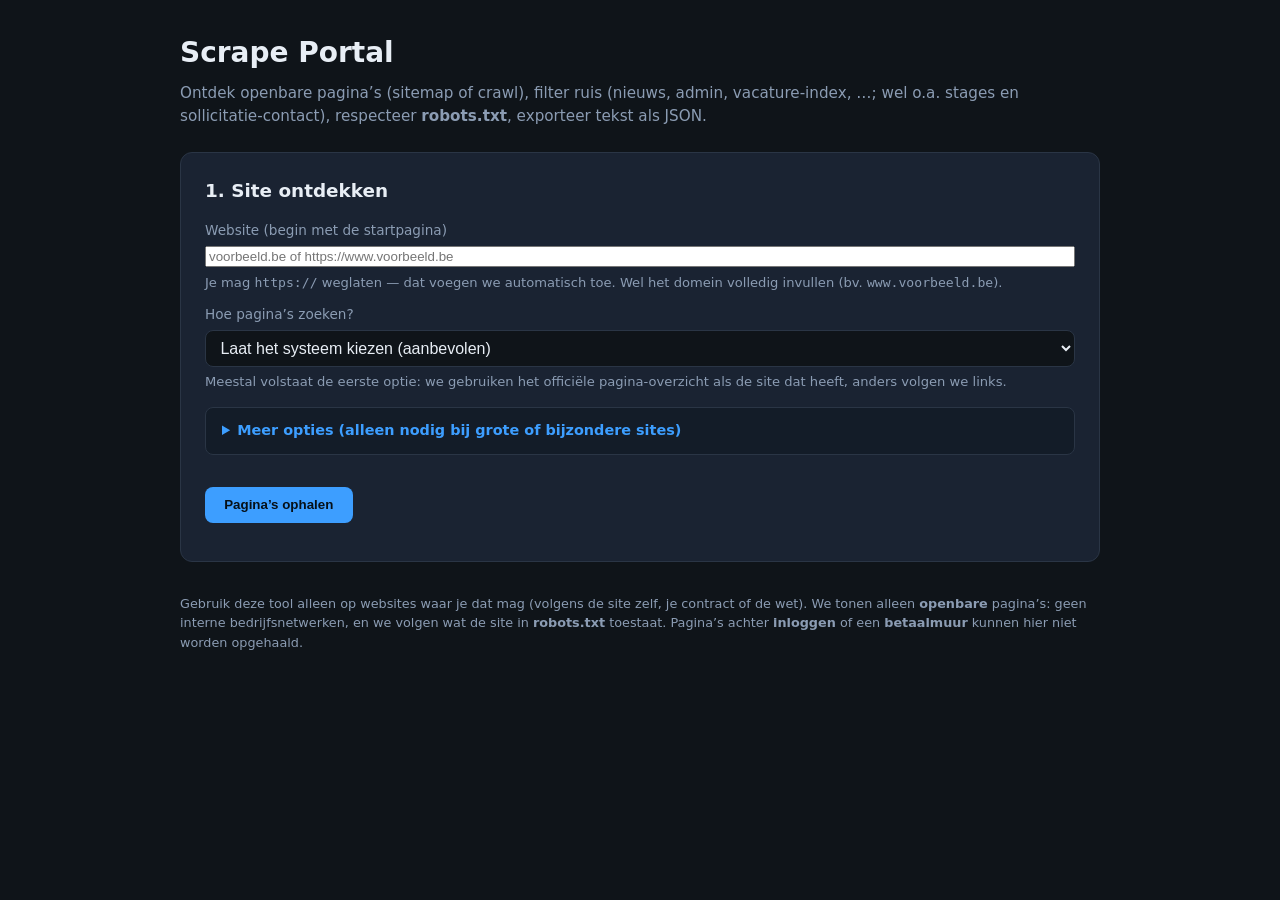
==== static/index.html @ e3bc05e9 "fix(ui): aggressively remove Google Translate top banner iframe (interval + observer)" ====
<!DOCTYPE html>
<html lang="nl">
<head>
  <meta charset="utf-8" />
  <meta name="viewport" content="width=device-width, initial-scale=1" />
  <title>Scrape Portal — klantgerichte pagina’s</title>
  <link rel="stylesheet" href="/static/style.css" />
</head>
<body>
  <div class="wrap">
    <header class="site-header">
      <div class="site-header__main">
        <h1>Scrape Portal</h1>
        <p class="lead">
          Ontdek openbare pagina’s (sitemap of crawl), filter ruis (nieuws, admin, vacature-index, …; wel o.a. stages en sollicitatie-contact), respecteer <strong>robots.txt</strong>, exporteer tekst als JSON.
        </p>
      </div>
      <div id="google_translate_element" class="translate-slot" aria-label="Taal / Language"></div>
    </header>

    <section class="card" id="step-discover">
      <h2>1. Site ontdekken</h2>
      <form id="form-discover" aria-busy="false">
        <label>
          Website (begin met de startpagina)
          <input
            type="text"
            name="url"
            inputmode="url"
            autocomplete="url"
            spellcheck="false"
            placeholder="voorbeeld.be of https://www.voorbeeld.be"
            required
            aria-describedby="hint-url"
          />
        </label>
        <p id="hint-url" class="hint">
          Je mag <code>https://</code> weglaten — dat voegen we automatisch toe. Wel het domein volledig invullen (bv. <code>www.voorbeeld.be</code>).
        </p>
        <label>
          Hoe pagina’s zoeken?
          <select name="mode" aria-describedby="hint-mode">
            <option value="auto">Laat het systeem kiezen (aanbevolen)</option>
            <option value="sitemap">Via het officiële overzicht van de site (sitemap)</option>
            <option value="crawl">Door op de site op links te klikken (als er geen overzicht is)</option>
          </select>
        </label>
        <p id="hint-mode" class="hint">
          Meestal volstaat de eerste optie: we gebruiken het officiële pagina-overzicht als de site dat heeft, anders volgen we links.
        </p>

        <details class="advanced">
          <summary>Meer opties (alleen nodig bij grote of bijzondere sites)</summary>
          <div class="row">
            <label>
              Hoe “diep” links volgen?
              <input type="number" name="crawl_depth" value="2" min="0" max="4" aria-describedby="hint-depth" />
            </label>
            <label>
              Maximaal aantal pagina’s in de lijst
              <input type="number" name="crawl_max_pages" value="400" min="10" max="5000" aria-describedby="hint-max" />
            </label>
          </div>
          <p id="hint-depth" class="hint">
            Alleen van belang als er <strong>geen</strong> officieel overzicht is en we links moeten volgen.
            <strong>0</strong> = alleen de startpagina.
            <strong>1</strong> = ook pagina’s die daar direct naartoe linken.
            <strong>2</strong> = nog één niveau verder (standaard). Hoger = trager, meer pagina’s.
          </p>
          <p id="hint-max" class="hint">
            We stoppen met verzamelen zodra dit aantal is bereikt, zodat het snel blijft. Verhoog alleen als je site heel veel openbare pagina’s heeft.
          </p>
        </details>

        <button type="submit" id="btn-discover">Pagina’s ophalen</button>
      </form>
      <p id="discover-status" class="status" aria-live="polite"></p>
    </section>

    <section class="card hidden" id="step-pick">
      <h2>2. Selecteer pagina’s</h2>
      <div class="toolbar">
        <button type="button" id="btn-sel-all">Selecteer beschikbare</button>
        <button type="button" id="btn-sel-none">Deselecteer alles</button>
        <span id="count-label"></span>
      </div>
      <p class="hint">
        <strong>Kiesbaar</strong> = past bij het padfilter, zelfde host, en <strong>robots.txt</strong> staat het toe.
        Meertalige sites: dezelfde inhoud (zelfde pad na /nl/ of /fr/, of zelfde object-ID in de bestandsnaam ) wordt tot <strong>één</strong> URL samengevoegd (voorkeur NL, dan EN).
        Export: tussen elke pagina een korte pauze (standaard 2s, zie <code>SCRAPE_PORTAL_DELAY</code>).
      </p>
      <div class="table-wrap">
        <table>
          <thead>
            <tr>
              <th></th>
              <th>URL</th>
              <th>Status</th>
            </tr>
          </thead>
          <tbody id="url-rows"></tbody>
        </table>
      </div>
      <input type="hidden" id="base-url" />
      <button type="button" id="btn-scrape" disabled>JSON downloaden</button>
      <pre id="scrape-log" class="scrape-log" hidden aria-live="polite"></pre>
      <p id="scrape-status" class="status" aria-live="polite"></p>
    </section>

    <footer>
      <p>
        Gebruik deze tool alleen op websites waar je dat mag (volgens de site zelf, je contract of de wet).
        We tonen alleen <strong>openbare</strong> pagina’s: geen interne bedrijfsnetwerken, en we volgen wat de site in
        <strong>robots.txt</strong> toestaat. Pagina’s achter <strong>inloggen</strong> of een <strong>betaalmuur</strong> kunnen hier niet worden opgehaald.
      </p>
    </footer>
  </div>
  <!--
    Source UI = Dutch (pageLanguage nl). Auto: googtrans=/nl/<target> + one reload.
    en-PH → tl (Philippines English UI often wants Filipino). Widget hl = browser (Tagalog UI in PH).
    includedLanguages omitted = all languages in Google’s list.
  -->
  <script>
    (function () {
      if (document.getElementById("sp-hide-gt-banner")) return;
      var st = document.createElement("style");
      st.id = "sp-hide-gt-banner";
      st.textContent =
        "iframe.goog-te-banner-frame,iframe[name='goog-te-banner-frame'],.goog-te-banner-frame" +
        "{display:none!important;height:0!important;max-height:0!important;width:0!important;" +
        "border:0!important;visibility:hidden!important;opacity:0!important;pointer-events:none!important;" +
        "position:absolute!important;left:-9999px!important;clip:rect(0,0,0,0)!important;}";
      document.head.appendChild(st);
    })();

    function isPhilippinesTimeZone() {
      try {
        var tz = Intl.DateTimeFormat().resolvedOptions().timeZone || "";
        return tz === "Asia/Manila";
      } catch (e) {
        return false;
      }
    }

    function googleTranslateWidgetHl() {
      var raw = (navigator.language || "en").toLowerCase();
      if (raw === "fil" || raw.startsWith("fil")) return "tl";
      if (raw.startsWith("tl")) return "tl";
      if (raw === "en-ph" || raw.startsWith("en-ph")) return "tl";
      if (isPhilippinesTimeZone() && raw.startsWith("en")) return "tl";
      var p = raw.split("-")[0];
      if (p === "tl") return "tl";
      if (p.length <= 3 && /^[a-z]+$/.test(p)) return p;
      return "en";
    }

    function googleTranslateTargetFromBrowser() {
      var raw =
        ((navigator.languages && navigator.languages[0]) || navigator.language || "").toLowerCase();
      if (!raw) return null;
      if (raw === "nl" || raw.startsWith("nl-")) return null;
      if (raw === "fil" || raw.startsWith("fil")) return "tl";
      if (raw === "tl" || raw.startsWith("tl-")) return "tl";
      if (raw === "en-ph" || raw.startsWith("en-ph")) return "tl";
      if (isPhilippinesTimeZone() && raw.startsWith("en")) return "tl";
      var p = raw.split("-")[0];
      if (p === "en") return "en";
      if (p === "fr") return "fr";
      if (p === "de") return "de";
      if (p === "it") return "it";
      if (p === "es") return "es";
      if (p === "pt") return "pt";
      if (p === "pl") return "pl";
      if (p === "sv") return "sv";
      if (p === "da") return "da";
      if (p === "no" || p === "nb" || p === "nn") return "no";
      if (p === "fi") return "fi";
      if (p === "cs") return "cs";
      if (p === "hu") return "hu";
      if (p === "ro") return "ro";
      if (p === "bg") return "bg";
      if (p === "el") return "el";
      if (p === "tr") return "tr";
      if (p === "ar") return "ar";
      if (p === "hi") return "hi";
      if (p === "ja") return "ja";
      if (p === "ko") return "ko";
      if (p === "vi") return "vi";
      if (p === "th") return "th";
      if (p === "id") return "id";
      if (p === "ms") return "ms";
      if (p === "ru") return "ru";
      if (p === "uk") return "uk";
      if (p === "zh") return raw.indexOf("tw") !== -1 || raw.indexOf("hk") !== -1 ? "zh-TW" : "zh-CN";
      if (p.length === 2 && /^[a-z]{2}$/.test(p)) return p;
      return null;
    }

    (function () {
      var PAGE_LANG = "nl";
      var STORAGE_KEY = "spTranslateAutoDone";
      if (sessionStorage.getItem(STORAGE_KEY)) return;

      var target = googleTranslateTargetFromBrowser();
      if (!target) {
        sessionStorage.setItem(STORAGE_KEY, "1");
        return;
      }

      var m = document.cookie.match(/(?:^|; )googtrans=([^;]+)/);
      if (m && decodeURIComponent(m[1]).indexOf("/" + PAGE_LANG + "/" + target) !== -1) {
        sessionStorage.setItem(STORAGE_KEY, "1");
        return;
      }

      if (sessionStorage.getItem("spTranslateReloadOnce")) {
        sessionStorage.removeItem("spTranslateReloadOnce");
        sessionStorage.setItem(STORAGE_KEY, "1");
        return;
      }

      sessionStorage.setItem("spTranslateReloadOnce", "1");
      document.cookie =
        "googtrans=/" +
        PAGE_LANG +
        "/" +
        target +
        "; path=/; SameSite=Lax; max-age=" +
        60 * 60 * 24 * 365;
      location.reload();
    })();

    /** Strip Google’s full-width white top bar (iframe / wrapper). Keep #google_translate_element dropdown only. */
    function injectHideGoogleBannerCss() {
      if (document.getElementById("sp-hide-gt-banner")) return;
      var st = document.createElement("style");
      st.id = "sp-hide-gt-banner";
      st.textContent =
        "iframe.goog-te-banner-frame,iframe[name='goog-te-banner-frame'],.goog-te-banner-frame" +
        "{display:none!important;height:0!important;max-height:0!important;width:0!important;" +
        "border:0!important;visibility:hidden!important;opacity:0!important;pointer-events:none!important;" +
        "position:absolute!important;left:-9999px!important;clip:rect(0,0,0,0)!important;}";
      document.head.appendChild(st);
    }

    function removeGoogleTranslateTopBanner() {
      injectHideGoogleBannerCss();
      var slot = document.getElementById("google_translate_element");
      function inSlot(node) {
        return slot && node && (node === slot || slot.contains(node));
      }
      try {
        document.querySelectorAll("iframe").forEach(function (el) {
          if (inSlot(el)) return;
          var src = (el.getAttribute("src") || "").toLowerCase();
          var cls = (el.className || "").toString().toLowerCase();
          if (
            cls.indexOf("goog-te-banner") !== -1 ||
            (src.indexOf("translate.google") !== -1 && src.indexOf("banner") !== -1) ||
            (src.indexOf("translate.googleapis") !== -1 && src.indexOf("banner") !== -1)
          ) {
            el.remove();
          }
        });
        document.querySelectorAll(".goog-te-banner-frame, .skiptranslate.goog-te-banner-frame").forEach(function (el) {
          if (!inSlot(el)) el.remove();
        });
        document.body.style.setProperty("top", "0", "important");
        document.body.style.setProperty("margin-top", "0", "important");
        document.body.style.setProperty("padding-top", "0", "important");
        document.documentElement.style.setProperty("margin-top", "0", "important");
      } catch (e) {}
    }

    function startGoogleTranslateBannerKiller() {
      var n = 0;
      var iv = setInterval(function () {
        removeGoogleTranslateTopBanner();
        if (++n >= 400) clearInterval(iv);
      }, 50);
      try {
        var t;
        var mo = new MutationObserver(function () {
          clearTimeout(t);
          t = setTimeout(removeGoogleTranslateTopBanner, 0);
        });
        mo.observe(document.documentElement, { childList: true, subtree: true });
      } catch (e) {}
    }

    function googleTranslateElementInit() {
      if (typeof google === "undefined" || !google.translate) return;
      injectHideGoogleBannerCss();
      new google.translate.TranslateElement(
        {
          pageLanguage: "nl",
          layout: google.translate.TranslateElement.InlineLayout.SIMPLE,
          autoDisplay: false,
        },
        "google_translate_element"
      );
      removeGoogleTranslateTopBanner();
      startGoogleTranslateBannerKiller();
    }

    (function loadGt() {
      var s = document.createElement("script");
      s.async = true;
      s.src =
        "https://translate.google.com/translate_a/element.js?cb=googleTranslateElementInit&hl=" +
        encodeURIComponent(googleTranslateWidgetHl());
      document.head.appendChild(s);
    })();
  </script>
  <script src="/static/app.js"></script>
</body>
</html>
---- static/style.css ----
:root {
  --bg: #0f1419;
  --card: #1a2332;
  --text: #e8eef5;
  --muted: #8b9cb3;
  --accent: #3d9eff;
  --ok: #3ecf8e;
  --bad: #f07178;
  --border: #2a3545;
  font-family: "Segoe UI", system-ui, sans-serif;
}

* {
  box-sizing: border-box;
}

body {
  margin: 0;
  top: 0 !important;
  margin-top: 0 !important;
  padding-top: 0 !important;
  background: var(--bg);
  color: var(--text);
  line-height: 1.5;
  min-height: 100vh;
}

.wrap {
  max-width: 960px;
  margin: 0 auto;
  padding: 2rem 1.25rem 4rem;
}

.site-header {
  display: flex;
  flex-wrap: wrap;
  align-items: flex-start;
  justify-content: space-between;
  gap: 1rem 1.5rem;
}

.site-header__main {
  flex: 1 1 16rem;
  min-width: 0;
}

.translate-slot {
  flex: 0 0 auto;
  font-size: 0.85rem;
}

.translate-slot select {
  background: var(--card);
  color: var(--text);
  border: 1px solid var(--border);
  border-radius: 8px;
  padding: 0.35rem 0.6rem;
  max-width: 100%;
}

/* Google Translate top banner (iframe) — backup if JS removal misses a frame */
iframe.goog-te-banner-frame,
.goog-te-banner-frame {
  display: none !important;
  height: 0 !important;
  max-height: 0 !important;
  overflow: hidden !important;
  border: 0 !important;
  clip: rect(0, 0, 0, 0) !important;
  position: absolute !important;
  width: 1px !important;
}

.goog-te-balloon-frame,
#goog-gt-tt {
  display: none !important;
}

.goog-text-highlight {
  background: transparent !important;
  box-shadow: none !important;
  border: none !important;
}

header h1 {
  font-weight: 700;
  font-size: 1.75rem;
  margin: 0 0 0.5rem;
}

.lead {
  color: var(--muted);
  margin: 0;
  font-size: 0.95rem;
}

.hint {
  font-size: 0.82rem;
  color: var(--muted);
  margin: 0.35rem 0 0.75rem;
  line-height: 1.45;
}

.advanced {
  margin: 1rem 0;
  padding: 0.75rem 1rem;
  background: #131c28;
  border: 1px solid var(--border);
  border-radius: 8px;
}

.advanced summary {
  cursor: pointer;
  font-size: 0.9rem;
  color: var(--accent);
  font-weight: 600;
}

.advanced[open] summary {
  margin-bottom: 0.75rem;
}

.advanced .row {
  margin-top: 0.5rem;
}

.card {
  background: var(--card);
  border: 1px solid var(--border);
  border-radius: 12px;
  padding: 1.5rem;
  margin-top: 1.5rem;
}

.card h2 {
  margin: 0 0 1rem;
  font-size: 1.15rem;
}

.hidden {
  display: none;
}

label {
  display: flex;
  flex-direction: column;
  gap: 0.35rem;
  font-size: 0.85rem;
  color: var(--muted);
}

input[type="url"],
input[type="number"],
select {
  background: var(--bg);
  border: 1px solid var(--border);
  color: var(--text);
  padding: 0.5rem 0.65rem;
  border-radius: 8px;
  font-size: 1rem;
}

.row {
  display: grid;
  grid-template-columns: repeat(auto-fit, minmax(160px, 1fr));
  gap: 1rem;
  margin-top: 1rem;
}

button {
  background: var(--accent);
  color: #061018;
  border: none;
  padding: 0.65rem 1.2rem;
  border-radius: 8px;
  font-weight: 600;
  cursor: pointer;
  margin-top: 1rem;
}

button:hover:not(:disabled) {
  filter: brightness(1.08);
}

button:disabled {
  opacity: 0.45;
  cursor: not-allowed;
}

.toolbar {
  display: flex;
  flex-wrap: wrap;
  align-items: center;
  gap: 0.75rem;
  margin-bottom: 0.75rem;
}

.toolbar button {
  margin-top: 0;
  background: var(--border);
  color: var(--text);
  font-size: 0.85rem;
  padding: 0.4rem 0.75rem;
}

#btn-scrape {
  margin-top: 1rem;
}

.table-wrap {
  overflow: auto;
  max-height: 420px;
  border: 1px solid var(--border);
  border-radius: 8px;
}

table {
  width: 100%;
  border-collapse: collapse;
  font-size: 0.8rem;
}

th,
td {
  text-align: left;
  padding: 0.5rem 0.65rem;
  border-bottom: 1px solid var(--border);
  vertical-align: top;
}

th {
  background: #131c28;
  position: sticky;
  top: 0;
}

tr:hover td {
  background: #1e2838;
}

td.url-cell {
  word-break: break-all;
}

td.reason {
  color: var(--muted);
  white-space: nowrap;
}

td.reason.bad {
  color: var(--bad);
}

td.reason.ok {
  color: var(--ok);
}

.status {
  margin-top: 0.75rem;
  font-size: 0.9rem;
  color: var(--muted);
}

.status.error {
  color: var(--bad);
}

.status.status-loading {
  display: flex;
  align-items: flex-start;
  gap: 0.75rem;
  color: var(--text);
}

.status.status-loading strong {
  color: var(--accent);
  font-variant-numeric: tabular-nums;
}

.scrape-log {
  display: block;
  margin-top: 0.75rem;
  padding: 0.75rem 0.85rem;
  max-height: 300px;
  overflow: auto;
  background: #0d1117;
  border: 1px solid var(--border);
  border-radius: 8px;
  font-family: ui-monospace, "Cascadia Code", "Consolas", monospace;
  font-size: 0.72rem;
  line-height: 1.4;
  white-space: pre-wrap;
  word-break: break-all;
  color: #b8c5d3;
}

.scrape-log .ok {
  color: var(--ok);
}

.scrape-log .fail {
  color: var(--bad);
}

.scrape-log > div {
  margin-bottom: 0.1rem;
}

.spinner {
  width: 1.25rem;
  height: 1.25rem;
  border: 2.5px solid var(--border);
  border-top-color: var(--accent);
  border-radius: 50%;
  animation: spin 0.85s linear infinite;
  flex-shrink: 0;
  margin-top: 0.12rem;
}

@keyframes spin {
  to {
    transform: rotate(360deg);
  }
}

footer {
  margin-top: 2rem;
  font-size: 0.8rem;
  color: var(--muted);
}

input[type="checkbox"]:disabled {
  cursor: not-allowed;
}
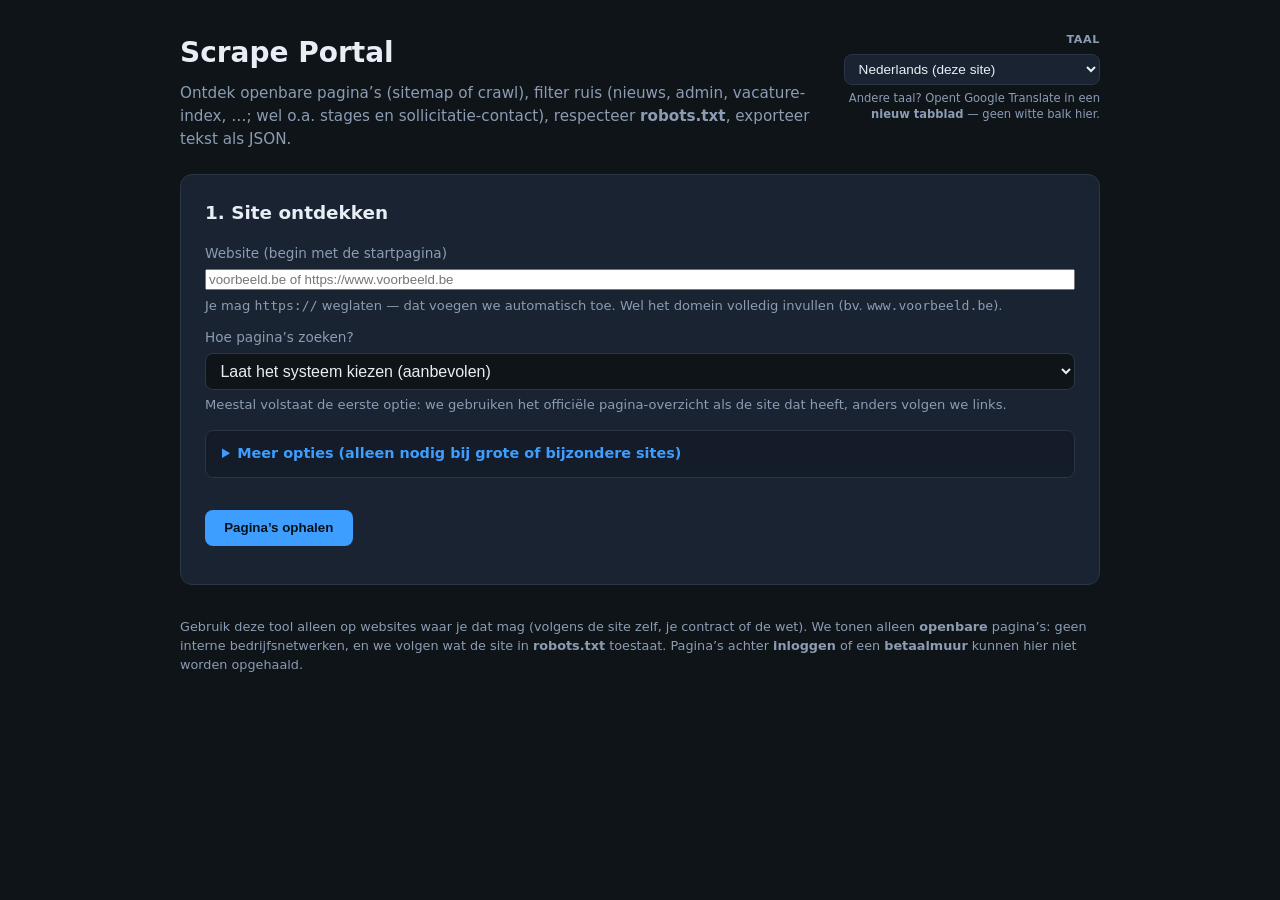
==== commit d3378976: "fix(ui): remove Google Translate widget; new-tab translation + no browser bar" ====
--- a/static/index.html
+++ b/static/index.html
@@ -1,8 +1,9 @@
 <!DOCTYPE html>
-<html lang="nl">
+<html lang="nl" translate="no">
 <head>
   <meta charset="utf-8" />
   <meta name="viewport" content="width=device-width, initial-scale=1" />
+  <meta name="google" content="notranslate" />
   <title>Scrape Portal — klantgerichte pagina’s</title>
   <link rel="stylesheet" href="/static/style.css" />
 </head>
@@ -15,7 +16,45 @@
           Ontdek openbare pagina’s (sitemap of crawl), filter ruis (nieuws, admin, vacature-index, …; wel o.a. stages en sollicitatie-contact), respecteer <strong>robots.txt</strong>, exporteer tekst als JSON.
         </p>
       </div>
-      <div id="google_translate_element" class="translate-slot" aria-label="Taal / Language"></div>
+      <div class="translate-block">
+        <label for="lang-external" class="translate-label">Taal</label>
+        <select id="lang-external" class="translate-slot" autocomplete="off" aria-describedby="lang-external-hint">
+          <option value="">Nederlands (deze site)</option>
+          <option value="en">English</option>
+          <option value="fr">Français</option>
+          <option value="de">Deutsch</option>
+          <option value="es">Español</option>
+          <option value="it">Italiano</option>
+          <option value="pt">Português</option>
+          <option value="pl">Polski</option>
+          <option value="tl">Filipino / Tagalog</option>
+          <option value="sv">Svenska</option>
+          <option value="da">Dansk</option>
+          <option value="no">Norsk</option>
+          <option value="fi">Suomi</option>
+          <option value="cs">Čeština</option>
+          <option value="hu">Magyar</option>
+          <option value="ro">Română</option>
+          <option value="bg">Български</option>
+          <option value="el">Ελληνικά</option>
+          <option value="tr">Türkçe</option>
+          <option value="ar">العربية</option>
+          <option value="hi">हिन्दी</option>
+          <option value="ja">日本語</option>
+          <option value="ko">한국어</option>
+          <option value="zh-CN">中文 (简体)</option>
+          <option value="zh-TW">中文 (繁體)</option>
+          <option value="vi">Tiếng Việt</option>
+          <option value="th">ไทย</option>
+          <option value="id">Bahasa Indonesia</option>
+          <option value="ms">Bahasa Melayu</option>
+          <option value="ru">Русский</option>
+          <option value="uk">Українська</option>
+        </select>
+        <p id="lang-external-hint" class="translate-hint">
+          Andere taal? Opent Google Translate in een <strong>nieuw tabblad</strong> — geen witte balk hier.
+        </p>
+      </div>
     </header>
 
     <section class="card" id="step-discover">
@@ -116,200 +155,28 @@
     </footer>
   </div>
   <!--
-    Source UI = Dutch (pageLanguage nl). Auto: googtrans=/nl/<target> + one reload.
-    en-PH → tl (Philippines English UI often wants Filipino). Widget hl = browser (Tagalog UI in PH).
-    includedLanguages omitted = all languages in Google’s list.
+    Geen Google translate_a/element.js meer: die injecteert de witte topbalk.
+    Brave/Chrome: translate="no" + meta notranslate voorkomt de browser-eigen vertaalbalk op deze pagina.
+    Taal: link naar translate.google.com in een nieuw tabblad (geen UI op deze site).
   -->
   <script>
     (function () {
-      if (document.getElementById("sp-hide-gt-banner")) return;
-      var st = document.createElement("style");
-      st.id = "sp-hide-gt-banner";
-      st.textContent =
-        "iframe.goog-te-banner-frame,iframe[name='goog-te-banner-frame'],.goog-te-banner-frame" +
-        "{display:none!important;height:0!important;max-height:0!important;width:0!important;" +
-        "border:0!important;visibility:hidden!important;opacity:0!important;pointer-events:none!important;" +
-        "position:absolute!important;left:-9999px!important;clip:rect(0,0,0,0)!important;}";
-      document.head.appendChild(st);
-    })();
-
-    function isPhilippinesTimeZone() {
       try {
-        var tz = Intl.DateTimeFormat().resolvedOptions().timeZone || "";
-        return tz === "Asia/Manila";
-      } catch (e) {
-        return false;
-      }
-    }
-
-    function googleTranslateWidgetHl() {
-      var raw = (navigator.language || "en").toLowerCase();
-      if (raw === "fil" || raw.startsWith("fil")) return "tl";
-      if (raw.startsWith("tl")) return "tl";
-      if (raw === "en-ph" || raw.startsWith("en-ph")) return "tl";
-      if (isPhilippinesTimeZone() && raw.startsWith("en")) return "tl";
-      var p = raw.split("-")[0];
-      if (p === "tl") return "tl";
-      if (p.length <= 3 && /^[a-z]+$/.test(p)) return p;
-      return "en";
-    }
-
-    function googleTranslateTargetFromBrowser() {
-      var raw =
-        ((navigator.languages && navigator.languages[0]) || navigator.language || "").toLowerCase();
-      if (!raw) return null;
-      if (raw === "nl" || raw.startsWith("nl-")) return null;
-      if (raw === "fil" || raw.startsWith("fil")) return "tl";
-      if (raw === "tl" || raw.startsWith("tl-")) return "tl";
-      if (raw === "en-ph" || raw.startsWith("en-ph")) return "tl";
-      if (isPhilippinesTimeZone() && raw.startsWith("en")) return "tl";
-      var p = raw.split("-")[0];
-      if (p === "en") return "en";
-      if (p === "fr") return "fr";
-      if (p === "de") return "de";
-      if (p === "it") return "it";
-      if (p === "es") return "es";
-      if (p === "pt") return "pt";
-      if (p === "pl") return "pl";
-      if (p === "sv") return "sv";
-      if (p === "da") return "da";
-      if (p === "no" || p === "nb" || p === "nn") return "no";
-      if (p === "fi") return "fi";
-      if (p === "cs") return "cs";
-      if (p === "hu") return "hu";
-      if (p === "ro") return "ro";
-      if (p === "bg") return "bg";
-      if (p === "el") return "el";
-      if (p === "tr") return "tr";
-      if (p === "ar") return "ar";
-      if (p === "hi") return "hi";
-      if (p === "ja") return "ja";
-      if (p === "ko") return "ko";
-      if (p === "vi") return "vi";
-      if (p === "th") return "th";
-      if (p === "id") return "id";
-      if (p === "ms") return "ms";
-      if (p === "ru") return "ru";
-      if (p === "uk") return "uk";
-      if (p === "zh") return raw.indexOf("tw") !== -1 || raw.indexOf("hk") !== -1 ? "zh-TW" : "zh-CN";
-      if (p.length === 2 && /^[a-z]{2}$/.test(p)) return p;
-      return null;
-    }
-
-    (function () {
-      var PAGE_LANG = "nl";
-      var STORAGE_KEY = "spTranslateAutoDone";
-      if (sessionStorage.getItem(STORAGE_KEY)) return;
-
-      var target = googleTranslateTargetFromBrowser();
-      if (!target) {
-        sessionStorage.setItem(STORAGE_KEY, "1");
-        return;
-      }
-
-      var m = document.cookie.match(/(?:^|; )googtrans=([^;]+)/);
-      if (m && decodeURIComponent(m[1]).indexOf("/" + PAGE_LANG + "/" + target) !== -1) {
-        sessionStorage.setItem(STORAGE_KEY, "1");
-        return;
-      }
-
-      if (sessionStorage.getItem("spTranslateReloadOnce")) {
-        sessionStorage.removeItem("spTranslateReloadOnce");
-        sessionStorage.setItem(STORAGE_KEY, "1");
-        return;
-      }
-
-      sessionStorage.setItem("spTranslateReloadOnce", "1");
-      document.cookie =
-        "googtrans=/" +
-        PAGE_LANG +
-        "/" +
-        target +
-        "; path=/; SameSite=Lax; max-age=" +
-        60 * 60 * 24 * 365;
-      location.reload();
-    })();
-
-    /** Strip Google’s full-width white top bar (iframe / wrapper). Keep #google_translate_element dropdown only. */
-    function injectHideGoogleBannerCss() {
-      if (document.getElementById("sp-hide-gt-banner")) return;
-      var st = document.createElement("style");
-      st.id = "sp-hide-gt-banner";
-      st.textContent =
-        "iframe.goog-te-banner-frame,iframe[name='goog-te-banner-frame'],.goog-te-banner-frame" +
-        "{display:none!important;height:0!important;max-height:0!important;width:0!important;" +
-        "border:0!important;visibility:hidden!important;opacity:0!important;pointer-events:none!important;" +
-        "position:absolute!important;left:-9999px!important;clip:rect(0,0,0,0)!important;}";
-      document.head.appendChild(st);
-    }
-
-    function removeGoogleTranslateTopBanner() {
-      injectHideGoogleBannerCss();
-      var slot = document.getElementById("google_translate_element");
-      function inSlot(node) {
-        return slot && node && (node === slot || slot.contains(node));
-      }
-      try {
-        document.querySelectorAll("iframe").forEach(function (el) {
-          if (inSlot(el)) return;
-          var src = (el.getAttribute("src") || "").toLowerCase();
-          var cls = (el.className || "").toString().toLowerCase();
-          if (
-            cls.indexOf("goog-te-banner") !== -1 ||
-            (src.indexOf("translate.google") !== -1 && src.indexOf("banner") !== -1) ||
-            (src.indexOf("translate.googleapis") !== -1 && src.indexOf("banner") !== -1)
-          ) {
-            el.remove();
-          }
-        });
-        document.querySelectorAll(".goog-te-banner-frame, .skiptranslate.goog-te-banner-frame").forEach(function (el) {
-          if (!inSlot(el)) el.remove();
-        });
-        document.body.style.setProperty("top", "0", "important");
-        document.body.style.setProperty("margin-top", "0", "important");
-        document.body.style.setProperty("padding-top", "0", "important");
-        document.documentElement.style.setProperty("margin-top", "0", "important");
+        document.cookie = "googtrans=; path=/; max-age=0";
       } catch (e) {}
-    }
-
-    function startGoogleTranslateBannerKiller() {
-      var n = 0;
-      var iv = setInterval(function () {
-        removeGoogleTranslateTopBanner();
-        if (++n >= 400) clearInterval(iv);
-      }, 50);
-      try {
-        var t;
-        var mo = new MutationObserver(function () {
-          clearTimeout(t);
-          t = setTimeout(removeGoogleTranslateTopBanner, 0);
-        });
-        mo.observe(document.documentElement, { childList: true, subtree: true });
-      } catch (e) {}
-    }
-
-    function googleTranslateElementInit() {
-      if (typeof google === "undefined" || !google.translate) return;
-      injectHideGoogleBannerCss();
-      new google.translate.TranslateElement(
-        {
-          pageLanguage: "nl",
-          layout: google.translate.TranslateElement.InlineLayout.SIMPLE,
-          autoDisplay: false,
-        },
-        "google_translate_element"
-      );
-      removeGoogleTranslateTopBanner();
-      startGoogleTranslateBannerKiller();
-    }
-
-    (function loadGt() {
-      var s = document.createElement("script");
-      s.async = true;
-      s.src =
-        "https://translate.google.com/translate_a/element.js?cb=googleTranslateElementInit&hl=" +
-        encodeURIComponent(googleTranslateWidgetHl());
-      document.head.appendChild(s);
+      var sel = document.getElementById("lang-external");
+      if (!sel) return;
+      sel.addEventListener("change", function () {
+        var v = sel.value;
+        if (!v) return;
+        var u = encodeURIComponent(window.location.href);
+        window.open(
+          "https://translate.google.com/translate?sl=nl&tl=" + encodeURIComponent(v) + "&u=" + u,
+          "_blank",
+          "noopener,noreferrer"
+        );
+        sel.value = "";
+      });
     })();
   </script>
   <script src="/static/app.js"></script>
--- a/static/style.css
+++ b/static/style.css
@@ -44,42 +44,39 @@
   min-width: 0;
 }
 
+.translate-block {
+  flex: 0 0 auto;
+  max-width: min(18rem, 100%);
+  text-align: right;
+}
+
+.translate-label {
+  display: block;
+  font-size: 0.7rem;
+  font-weight: 600;
+  color: var(--muted);
+  letter-spacing: 0.05em;
+  text-transform: uppercase;
+  margin-bottom: 0.35rem;
+}
+
 .translate-slot {
-  flex: 0 0 auto;
+  width: 100%;
   font-size: 0.85rem;
-}
-
-.translate-slot select {
   background: var(--card);
   color: var(--text);
   border: 1px solid var(--border);
   border-radius: 8px;
   padding: 0.35rem 0.6rem;
-  max-width: 100%;
-}
-
-/* Google Translate top banner (iframe) — backup if JS removal misses a frame */
-iframe.goog-te-banner-frame,
-.goog-te-banner-frame {
-  display: none !important;
-  height: 0 !important;
-  max-height: 0 !important;
-  overflow: hidden !important;
-  border: 0 !important;
-  clip: rect(0, 0, 0, 0) !important;
-  position: absolute !important;
-  width: 1px !important;
-}
-
-.goog-te-balloon-frame,
-#goog-gt-tt {
-  display: none !important;
-}
-
-.goog-text-highlight {
-  background: transparent !important;
-  box-shadow: none !important;
-  border: none !important;
+}
+
+.translate-hint {
+  font-size: 0.72rem;
+  color: var(--muted);
+  margin: 0.4rem 0 0;
+  line-height: 1.35;
+  max-width: 16rem;
+  margin-left: auto;
 }
 
 header h1 {
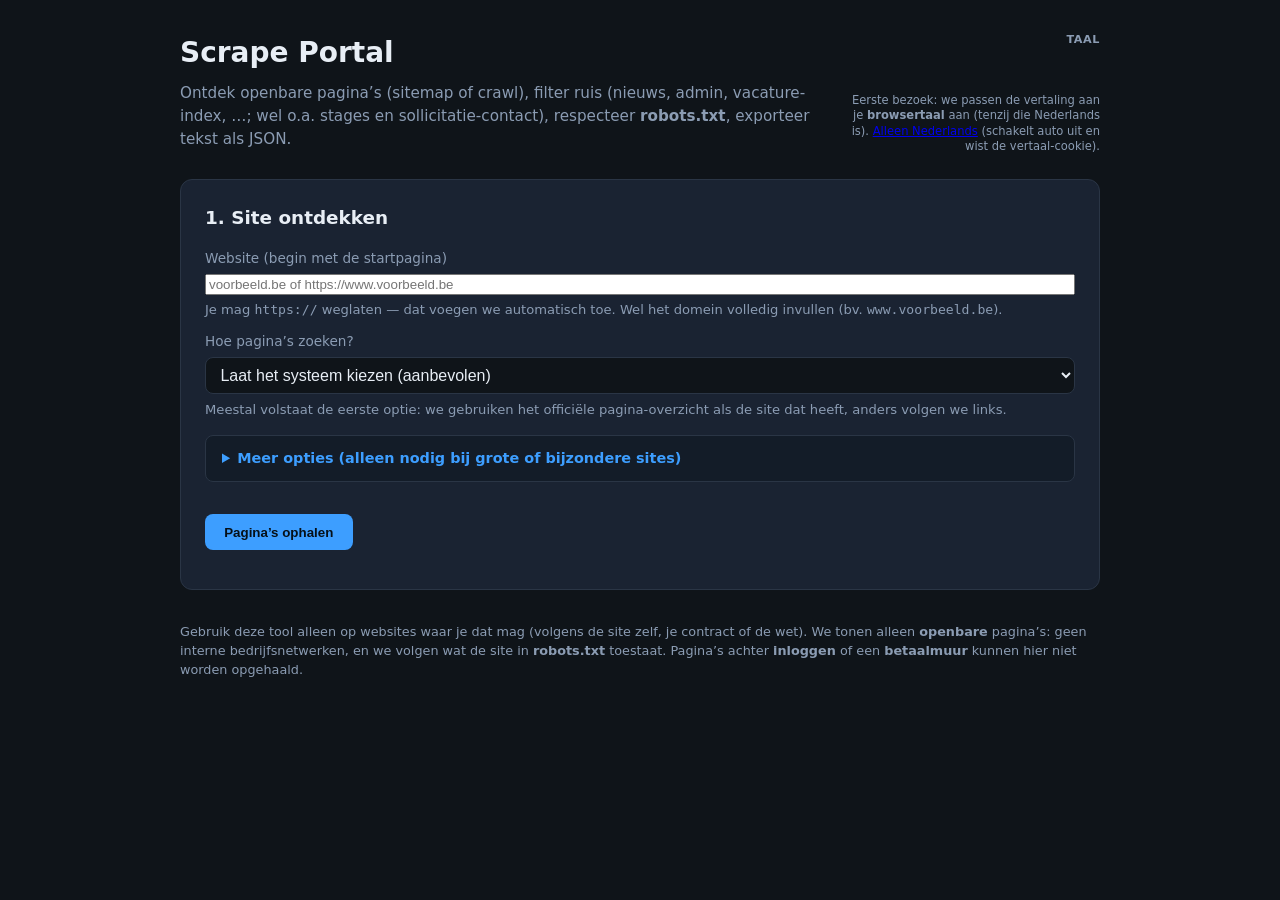
==== commit c0b304fc: "fix(i18n): Google Translate SIMPLE layout + browser-language auto" ====
--- a/static/index.html
+++ b/static/index.html
@@ -1,11 +1,63 @@
 <!DOCTYPE html>
-<html lang="nl" translate="no">
+<html lang="nl">
 <head>
   <meta charset="utf-8" />
   <meta name="viewport" content="width=device-width, initial-scale=1" />
-  <meta name="google" content="notranslate" />
   <title>Scrape Portal — klantgerichte pagina’s</title>
   <link rel="stylesheet" href="/static/style.css" />
+  <script>
+    /* Auto-translate: match browser language to Dutch page (if no googtrans cookie yet). */
+    (function () {
+      if (window.location.search.indexOf("notranslate=1") !== -1) {
+        try {
+          document.cookie = "googtrans=; path=/; max-age=0";
+          sessionStorage.removeItem("scrape_portal_auto_reload");
+        } catch (e) {}
+        return;
+      }
+      if (document.cookie.indexOf("googtrans=") !== -1) return;
+      if (sessionStorage.getItem("scrape_portal_auto_reload")) return;
+      var INCLUDED = {
+        en: 1, de: 1, fr: 1, es: 1, it: 1, pt: 1, pl: 1, tl: 1, sv: 1, da: 1, no: 1, fi: 1,
+        cs: 1, hu: 1, ro: 1, bg: 1, el: 1, tr: 1, ar: 1, hi: 1, ja: 1, ko: 1, vi: 1, th: 1,
+        id: 1, ms: 1, ru: 1, uk: 1, "zh-CN": 1, "zh-TW": 1
+      };
+      function targetFromBrowser() {
+        var raw = ((navigator.languages && navigator.languages[0]) || navigator.language || "nl").toLowerCase();
+        if (raw === "nl" || raw.indexOf("nl-") === 0) return null;
+        if (raw.indexOf("zh-") === 0) {
+          if (raw.indexOf("tw") !== -1 || raw.indexOf("hk") !== -1 || raw.indexOf("mo") !== -1) return "zh-TW";
+          return "zh-CN";
+        }
+        var two = raw.split("-")[0];
+        if (two === "fil") return "tl";
+        if (two === "nb" || two === "nn") return "no";
+        if (INCLUDED[two]) return two;
+        if (INCLUDED[raw]) return raw;
+        return "en";
+      }
+      var tl = targetFromBrowser();
+      if (!tl) return;
+      sessionStorage.setItem("scrape_portal_auto_reload", "1");
+      document.cookie =
+        "googtrans=/nl/" + tl + ";path=/;max-age=31536000;SameSite=Lax";
+      location.reload();
+    })();
+
+    window.googleTranslateElementInit = function () {
+      if (!window.google || !google.translate) return;
+      new google.translate.TranslateElement(
+        {
+          pageLanguage: "nl",
+          includedLanguages:
+            "en,de,fr,es,it,pt,pl,tl,sv,da,no,fi,cs,hu,ro,bg,el,tr,ar,hi,ja,ko,zh-CN,zh-TW,vi,th,id,ms,ru,uk",
+          layout: google.translate.TranslateElement.InlineLayout.SIMPLE,
+          autoDisplay: false
+        },
+        "google_translate_element"
+      );
+    };
+  </script>
 </head>
 <body>
   <div class="wrap">
@@ -17,42 +69,11 @@
         </p>
       </div>
       <div class="translate-block">
-        <label for="lang-external" class="translate-label">Taal</label>
-        <select id="lang-external" class="translate-slot" autocomplete="off" aria-describedby="lang-external-hint">
-          <option value="">Nederlands (deze site)</option>
-          <option value="en">English</option>
-          <option value="fr">Français</option>
-          <option value="de">Deutsch</option>
-          <option value="es">Español</option>
-          <option value="it">Italiano</option>
-          <option value="pt">Português</option>
-          <option value="pl">Polski</option>
-          <option value="tl">Filipino / Tagalog</option>
-          <option value="sv">Svenska</option>
-          <option value="da">Dansk</option>
-          <option value="no">Norsk</option>
-          <option value="fi">Suomi</option>
-          <option value="cs">Čeština</option>
-          <option value="hu">Magyar</option>
-          <option value="ro">Română</option>
-          <option value="bg">Български</option>
-          <option value="el">Ελληνικά</option>
-          <option value="tr">Türkçe</option>
-          <option value="ar">العربية</option>
-          <option value="hi">हिन्दी</option>
-          <option value="ja">日本語</option>
-          <option value="ko">한국어</option>
-          <option value="zh-CN">中文 (简体)</option>
-          <option value="zh-TW">中文 (繁體)</option>
-          <option value="vi">Tiếng Việt</option>
-          <option value="th">ไทย</option>
-          <option value="id">Bahasa Indonesia</option>
-          <option value="ms">Bahasa Melayu</option>
-          <option value="ru">Русский</option>
-          <option value="uk">Українська</option>
-        </select>
-        <p id="lang-external-hint" class="translate-hint">
-          Andere taal? Opent Google Translate in een <strong>nieuw tabblad</strong> — geen witte balk hier.
+        <span class="translate-label">Taal</span>
+        <div id="google_translate_element" class="translate-gt-slot"></div>
+        <p class="translate-hint">
+          Eerste bezoek: we passen de vertaling aan je <strong>browsertaal</strong> aan (tenzij die Nederlands is).
+          <a href="?notranslate=1">Alleen Nederlands</a> (schakelt auto uit en wist de vertaal-cookie).
         </p>
       </div>
     </header>
@@ -154,31 +175,7 @@
       </p>
     </footer>
   </div>
-  <!--
-    Geen Google translate_a/element.js meer: die injecteert de witte topbalk.
-    Brave/Chrome: translate="no" + meta notranslate voorkomt de browser-eigen vertaalbalk op deze pagina.
-    Taal: link naar translate.google.com in een nieuw tabblad (geen UI op deze site).
-  -->
-  <script>
-    (function () {
-      try {
-        document.cookie = "googtrans=; path=/; max-age=0";
-      } catch (e) {}
-      var sel = document.getElementById("lang-external");
-      if (!sel) return;
-      sel.addEventListener("change", function () {
-        var v = sel.value;
-        if (!v) return;
-        var u = encodeURIComponent(window.location.href);
-        window.open(
-          "https://translate.google.com/translate?sl=nl&tl=" + encodeURIComponent(v) + "&u=" + u,
-          "_blank",
-          "noopener,noreferrer"
-        );
-        sel.value = "";
-      });
-    })();
-  </script>
+  <script src="https://translate.google.com/translate_a/element.js?cb=googleTranslateElementInit"></script>
   <script src="/static/app.js"></script>
 </body>
 </html>
--- a/static/style.css
+++ b/static/style.css
@@ -60,14 +60,39 @@
   margin-bottom: 0.35rem;
 }
 
-.translate-slot {
-  width: 100%;
-  font-size: 0.85rem;
-  background: var(--card);
-  color: var(--text);
-  border: 1px solid var(--border);
-  border-radius: 8px;
-  padding: 0.35rem 0.6rem;
+.translate-gt-slot {
+  min-height: 2rem;
+  display: flex;
+  justify-content: flex-end;
+}
+
+/* Google Website Translator — SIMPLE layout (dropdown only). Hide stray top iframe if Google injects it. */
+iframe.goog-te-banner-frame {
+  display: none !important;
+  height: 0 !important;
+  visibility: hidden !important;
+}
+
+.goog-te-balloon-frame,
+#goog-gt-tt {
+  display: none !important;
+}
+
+.goog-text-highlight {
+  background: transparent !important;
+  box-shadow: none !important;
+}
+
+.goog-te-gadget-simple {
+  font-size: 0.85rem !important;
+}
+
+.goog-te-gadget-simple .goog-te-menu-value {
+  color: var(--text) !important;
+}
+
+.goog-te-gadget-simple .goog-te-menu-value span {
+  border-color: var(--border) !important;
 }
 
 .translate-hint {
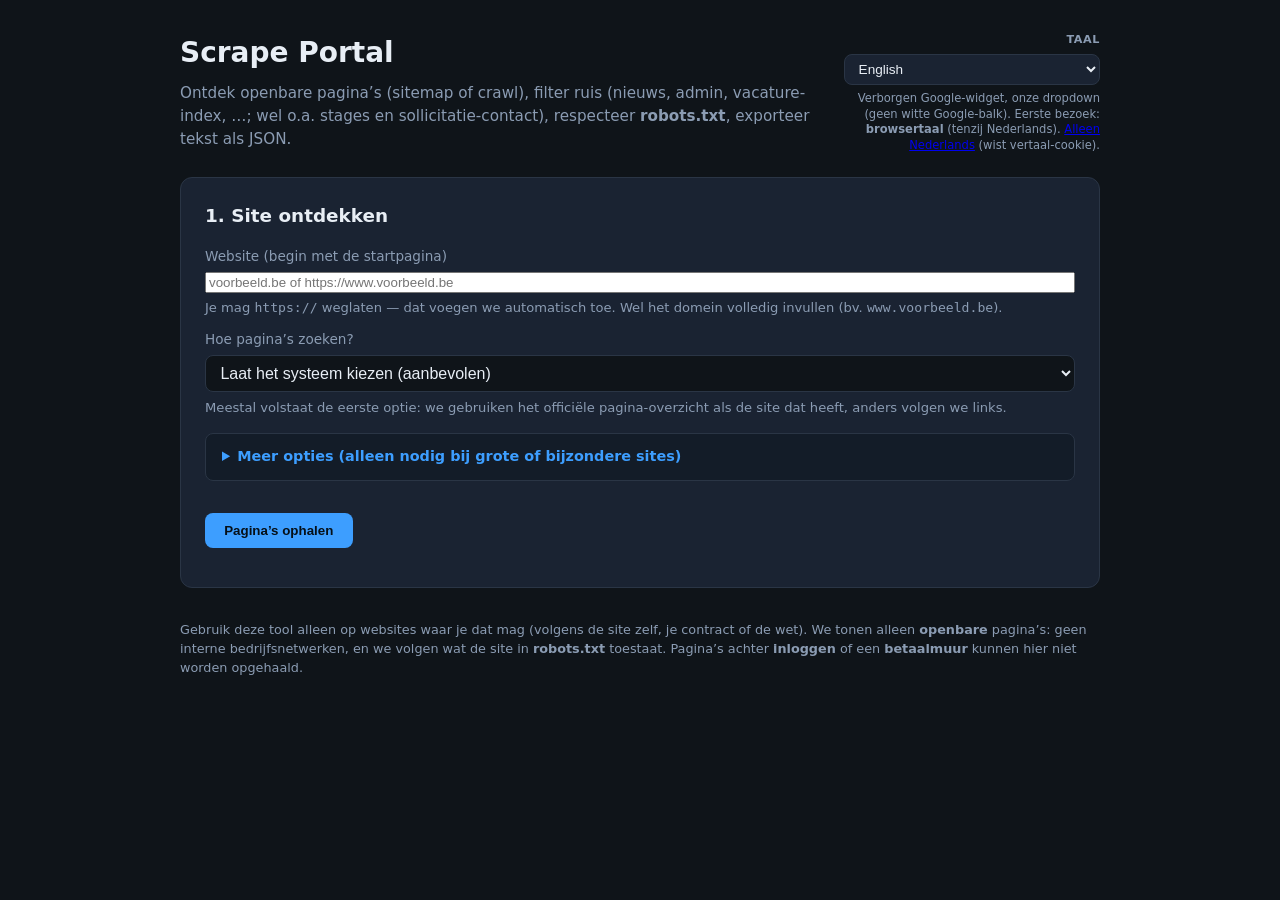
==== commit 2d263e78: "feat(i18n): hidden hidden Google Translate + custom dropdown" ====
--- a/static/index.html
+++ b/static/index.html
@@ -6,60 +6,21 @@
   <title>Scrape Portal — klantgerichte pagina’s</title>
   <link rel="stylesheet" href="/static/style.css" />
   <script>
-    /* Auto-translate: match browser language to Dutch page (if no googtrans cookie yet). */
     (function () {
-      if (window.location.search.indexOf("notranslate=1") !== -1) {
-        try {
-          document.cookie = "googtrans=; path=/; max-age=0";
-          sessionStorage.removeItem("scrape_portal_auto_reload");
-        } catch (e) {}
-        return;
-      }
-      if (document.cookie.indexOf("googtrans=") !== -1) return;
-      if (sessionStorage.getItem("scrape_portal_auto_reload")) return;
-      var INCLUDED = {
-        en: 1, de: 1, fr: 1, es: 1, it: 1, pt: 1, pl: 1, tl: 1, sv: 1, da: 1, no: 1, fi: 1,
-        cs: 1, hu: 1, ro: 1, bg: 1, el: 1, tr: 1, ar: 1, hi: 1, ja: 1, ko: 1, vi: 1, th: 1,
-        id: 1, ms: 1, ru: 1, uk: 1, "zh-CN": 1, "zh-TW": 1
-      };
-      function targetFromBrowser() {
-        var raw = ((navigator.languages && navigator.languages[0]) || navigator.language || "nl").toLowerCase();
-        if (raw === "nl" || raw.indexOf("nl-") === 0) return null;
-        if (raw.indexOf("zh-") === 0) {
-          if (raw.indexOf("tw") !== -1 || raw.indexOf("hk") !== -1 || raw.indexOf("mo") !== -1) return "zh-TW";
-          return "zh-CN";
-        }
-        var two = raw.split("-")[0];
-        if (two === "fil") return "tl";
-        if (two === "nb" || two === "nn") return "no";
-        if (INCLUDED[two]) return two;
-        if (INCLUDED[raw]) return raw;
-        return "en";
-      }
-      var tl = targetFromBrowser();
-      if (!tl) return;
-      sessionStorage.setItem("scrape_portal_auto_reload", "1");
-      document.cookie =
-        "googtrans=/nl/" + tl + ";path=/;max-age=31536000;SameSite=Lax";
-      location.reload();
+      if (window.location.search.indexOf("notranslate=1") === -1) return;
+      try {
+        document.cookie = "googtrans=; path=/; max-age=0";
+        sessionStorage.removeItem("langAutoDetected");
+        sessionStorage.removeItem("scrape_portal_auto_reload");
+      } catch (e) {}
     })();
-
-    window.googleTranslateElementInit = function () {
-      if (!window.google || !google.translate) return;
-      new google.translate.TranslateElement(
-        {
-          pageLanguage: "nl",
-          includedLanguages:
-            "en,de,fr,es,it,pt,pl,tl,sv,da,no,fi,cs,hu,ro,bg,el,tr,ar,hi,ja,ko,zh-CN,zh-TW,vi,th,id,ms,ru,uk",
-          layout: google.translate.TranslateElement.InlineLayout.SIMPLE,
-          autoDisplay: false
-        },
-        "google_translate_element"
-      );
-    };
   </script>
 </head>
 <body>
+  <div id="translation-loader" class="translation-loader" hidden aria-live="polite">
+    <p class="translation-loader__text">Vertalen…</p>
+  </div>
+
   <div class="wrap">
     <header class="site-header">
       <div class="site-header__main">
@@ -69,12 +30,46 @@
         </p>
       </div>
       <div class="translate-block">
-        <span class="translate-label">Taal</span>
-        <div id="google_translate_element" class="translate-gt-slot"></div>
-        <p class="translate-hint">
-          Eerste bezoek: we passen de vertaling aan je <strong>browsertaal</strong> aan (tenzij die Nederlands is).
-          <a href="?notranslate=1">Alleen Nederlands</a> (schakelt auto uit en wist de vertaal-cookie).
+        <label for="customLanguageSelect" class="translate-label">Taal</label>
+        <select id="customLanguageSelect" class="translate-slot" autocomplete="off" aria-describedby="lang-hint">
+          <option value="">Nederlands (origineel)</option>
+          <option value="en">English</option>
+          <option value="de">Deutsch</option>
+          <option value="fr">Français</option>
+          <option value="es">Español</option>
+          <option value="it">Italiano</option>
+          <option value="pt">Português</option>
+          <option value="pl">Polski</option>
+          <option value="tl">Filipino / Tagalog</option>
+          <option value="sv">Svenska</option>
+          <option value="da">Dansk</option>
+          <option value="no">Norsk</option>
+          <option value="fi">Suomi</option>
+          <option value="cs">Čeština</option>
+          <option value="hu">Magyar</option>
+          <option value="ro">Română</option>
+          <option value="bg">Български</option>
+          <option value="el">Ελληνικά</option>
+          <option value="tr">Türkçe</option>
+          <option value="ar">العربية</option>
+          <option value="hi">हिन्दी</option>
+          <option value="ja">日本語</option>
+          <option value="ko">한국어</option>
+          <option value="zh-CN">中文 (简体)</option>
+          <option value="zh-TW">中文 (繁體)</option>
+          <option value="vi">Tiếng Việt</option>
+          <option value="th">ไทย</option>
+          <option value="id">Bahasa Indonesia</option>
+          <option value="ms">Bahasa Melayu</option>
+          <option value="ru">Русский</option>
+          <option value="uk">Українська</option>
+        </select>
+        <p id="lang-hint" class="translate-hint">
+          Verborgen Google-widget, onze dropdown (geen witte Google-balk). Eerste bezoek: <strong>browsertaal</strong> (tenzij Nederlands).
+          <a href="?notranslate=1">Alleen Nederlands</a> (wist vertaal-cookie).
         </p>
+        <!-- Widget blijft in DOM voor select.goog-te-combo; volledig verborgen via CSS -->
+        <div id="google_translate_element" aria-hidden="true"></div>
       </div>
     </header>
 
@@ -175,6 +170,139 @@
       </p>
     </footer>
   </div>
+
+  <script>
+    var GT_INCLUDED =
+      "en,de,fr,es,it,pt,pl,tl,sv,da,no,fi,cs,hu,ro,bg,el,tr,ar,hi,ja,ko,zh-CN,zh-TW,vi,th,id,ms,ru,uk";
+
+    function googleTranslateElementInit() {
+      if (!window.google || !google.translate) return;
+      new google.translate.TranslateElement(
+        {
+          pageLanguage: "nl",
+          includedLanguages: GT_INCLUDED,
+          autoDisplay: false
+        },
+        "google_translate_element"
+      );
+    }
+
+    function getCookie(name) {
+      var m = document.cookie.match(new RegExp("(^| )" + name + "=([^;]+)"));
+      return m ? m[2] : null;
+    }
+
+    function showTranslationLoader() {
+      var el = document.getElementById("translation-loader");
+      if (el) {
+        el.removeAttribute("hidden");
+        el.style.display = "flex";
+      }
+    }
+
+    function hideTranslationLoader() {
+      var el = document.getElementById("translation-loader");
+      if (el) {
+        el.style.display = "none";
+        el.setAttribute("hidden", "");
+      }
+    }
+
+    function targetFromBrowser() {
+      var raw = ((navigator.languages && navigator.languages[0]) || navigator.language || "nl").toLowerCase();
+      if (raw === "nl" || raw.indexOf("nl-") === 0) return null;
+      if (raw.indexOf("zh-") === 0) {
+        if (raw.indexOf("tw") !== -1 || raw.indexOf("hk") !== -1 || raw.indexOf("mo") !== -1) return "zh-TW";
+        return "zh-CN";
+      }
+      var two = raw.split("-")[0];
+      if (two === "fil") return "tl";
+      if (two === "nb" || two === "nn") return "no";
+      var set = GT_INCLUDED.split(",");
+      if (set.indexOf(two) !== -1) return two;
+      if (set.indexOf(raw) !== -1) return raw;
+      return "en";
+    }
+
+    function triggerGoogleTranslation(langCode, attempt) {
+      attempt = attempt || 0;
+      if (!langCode) {
+        document.cookie = "googtrans=; path=/; max-age=0";
+        try {
+          sessionStorage.removeItem("langAutoDetected");
+        } catch (e) {}
+        showTranslationLoader();
+        location.reload();
+        return;
+      }
+      showTranslationLoader();
+      var combo = document.querySelector("select.goog-te-combo");
+      if (combo) {
+        combo.value = langCode;
+        combo.dispatchEvent(new Event("change"));
+        setTimeout(hideTranslationLoader, 1200);
+      } else if (attempt < 40) {
+        setTimeout(function () {
+          triggerGoogleTranslation(langCode, attempt + 1);
+        }, 500);
+      } else {
+        hideTranslationLoader();
+      }
+    }
+
+    document.addEventListener("DOMContentLoaded", function () {
+      if (window.location.search.indexOf("notranslate=1") !== -1) {
+        try {
+          history.replaceState({}, "", window.location.pathname + window.location.hash);
+        } catch (e) {}
+        return;
+      }
+
+      var sel = document.getElementById("customLanguageSelect");
+      if (!sel) return;
+
+      var transCookie = getCookie("googtrans");
+      if (transCookie) {
+        var cur = transCookie.split("/").pop();
+        if (cur && cur !== "nl") {
+          var j;
+          var found = false;
+          for (j = 0; j < sel.options.length; j++) {
+            if (sel.options[j].value === cur) {
+              sel.selectedIndex = j;
+              found = true;
+              break;
+            }
+          }
+          if (!found) sel.value = "";
+        } else {
+          sel.value = "";
+        }
+      } else if (!sessionStorage.getItem("langAutoDetected")) {
+        var tl = targetFromBrowser();
+        if (!tl) {
+          sessionStorage.setItem("langAutoDetected", "true");
+        } else {
+          var o = sel.querySelector('option[value="' + tl + '"]');
+          if (o) {
+            document.cookie =
+              "googtrans=/nl/" +
+              tl +
+              ";path=/;max-age=31536000;SameSite=Lax";
+            sessionStorage.setItem("langAutoDetected", "true");
+            showTranslationLoader();
+            location.reload();
+          } else {
+            sessionStorage.setItem("langAutoDetected", "true");
+          }
+        }
+      }
+
+      sel.addEventListener("change", function () {
+        triggerGoogleTranslation(this.value);
+      });
+    });
+  </script>
   <script src="https://translate.google.com/translate_a/element.js?cb=googleTranslateElementInit"></script>
   <script src="/static/app.js"></script>
 </body>
--- a/static/style.css
+++ b/static/style.css
@@ -60,22 +60,31 @@
   margin-bottom: 0.35rem;
 }
 
-.translate-gt-slot {
-  min-height: 2rem;
-  display: flex;
-  justify-content: flex-end;
-}
-
-/* Google Website Translator — SIMPLE layout (dropdown only). Hide stray top iframe if Google injects it. */
+.translate-slot {
+  width: 100%;
+  font-size: 0.85rem;
+  background: var(--card);
+  color: var(--text);
+  border: 1px solid var(--border);
+  border-radius: 8px;
+  padding: 0.35rem 0.6rem;
+}
+
+/* Hidden Google widget (driven by custom #customLanguageSelect); same idea as example-site */
+#google_translate_element,
+.skiptranslate iframe,
+.goog-te-banner-frame,
+.goog-logo-link,
+#goog-gt-tt,
+.goog-te-balloon-frame,
 iframe.goog-te-banner-frame {
   display: none !important;
+  visibility: hidden !important;
   height: 0 !important;
-  visibility: hidden !important;
-}
-
-.goog-te-balloon-frame,
-#goog-gt-tt {
-  display: none !important;
+  width: 0 !important;
+  max-height: 0 !important;
+  overflow: hidden !important;
+  border: 0 !important;
 }
 
 .goog-text-highlight {
@@ -83,16 +92,22 @@
   box-shadow: none !important;
 }
 
-.goog-te-gadget-simple {
-  font-size: 0.85rem !important;
-}
-
-.goog-te-gadget-simple .goog-te-menu-value {
-  color: var(--text) !important;
-}
-
-.goog-te-gadget-simple .goog-te-menu-value span {
-  border-color: var(--border) !important;
+.translation-loader {
+  position: fixed;
+  inset: 0;
+  z-index: 99999;
+  display: none;
+  align-items: center;
+  justify-content: center;
+  background: rgba(15, 20, 25, 0.85);
+  backdrop-filter: blur(4px);
+}
+
+.translation-loader__text {
+  margin: 0;
+  font-size: 1rem;
+  font-weight: 600;
+  color: var(--text);
 }
 
 .translate-hint {
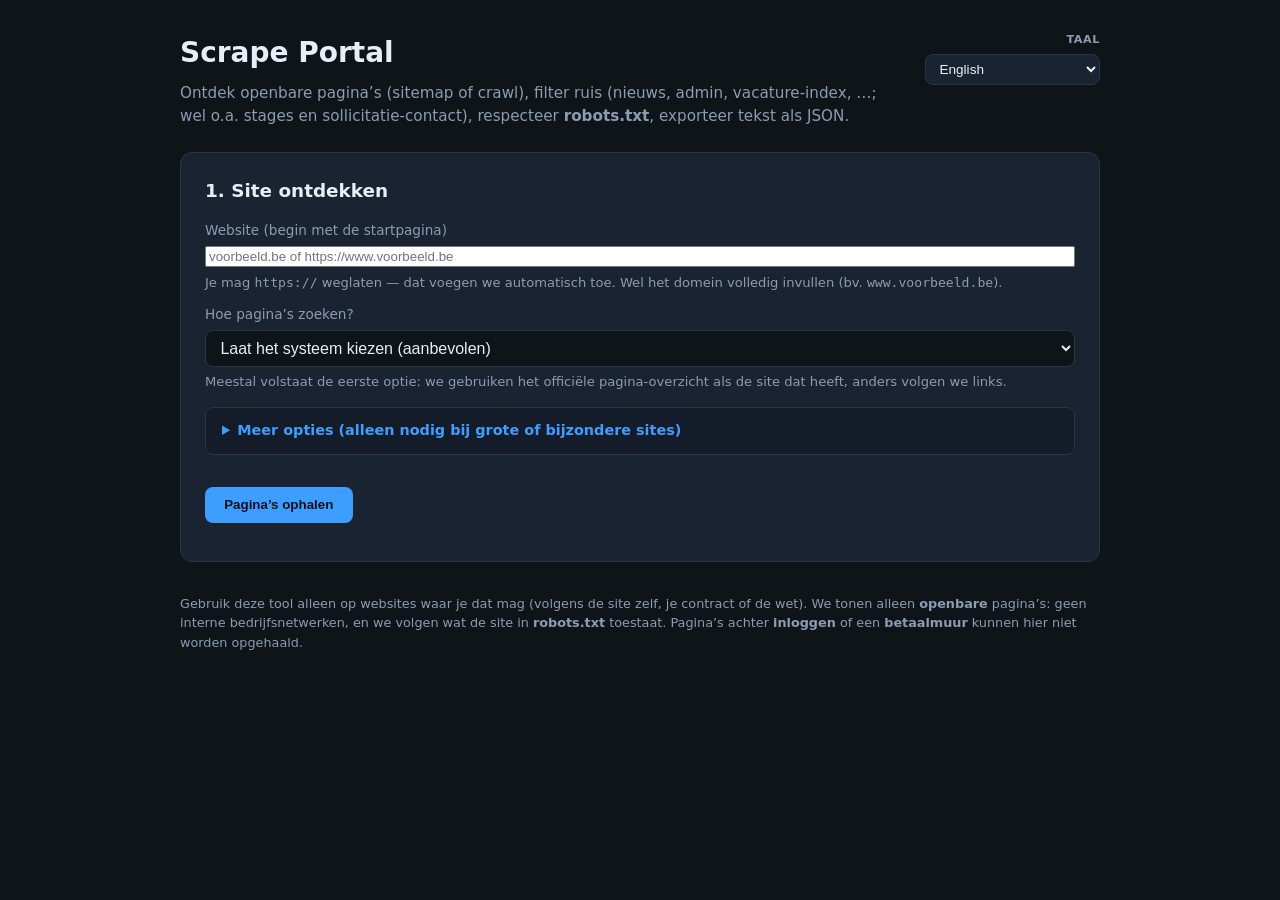
==== commit da45ab9e: "chore(ui): remove language dropdown hint text" ====
--- a/static/index.html
+++ b/static/index.html
@@ -31,7 +31,7 @@
       </div>
       <div class="translate-block">
         <label for="customLanguageSelect" class="translate-label">Taal</label>
-        <select id="customLanguageSelect" class="translate-slot" autocomplete="off" aria-describedby="lang-hint">
+        <select id="customLanguageSelect" class="translate-slot" autocomplete="off">
           <option value="">Nederlands (origineel)</option>
           <option value="en">English</option>
           <option value="de">Deutsch</option>
@@ -64,10 +64,6 @@
           <option value="ru">Русский</option>
           <option value="uk">Українська</option>
         </select>
-        <p id="lang-hint" class="translate-hint">
-          Verborgen Google-widget, onze dropdown (geen witte Google-balk). Eerste bezoek: <strong>browsertaal</strong> (tenzij Nederlands).
-          <a href="?notranslate=1">Alleen Nederlands</a> (wist vertaal-cookie).
-        </p>
         <!-- Widget blijft in DOM voor select.goog-te-combo; volledig verborgen via CSS -->
         <div id="google_translate_element" aria-hidden="true"></div>
       </div>
--- a/static/style.css
+++ b/static/style.css
@@ -110,15 +110,6 @@
   color: var(--text);
 }
 
-.translate-hint {
-  font-size: 0.72rem;
-  color: var(--muted);
-  margin: 0.4rem 0 0;
-  line-height: 1.35;
-  max-width: 16rem;
-  margin-left: auto;
-}
-
 header h1 {
   font-weight: 700;
   font-size: 1.75rem;
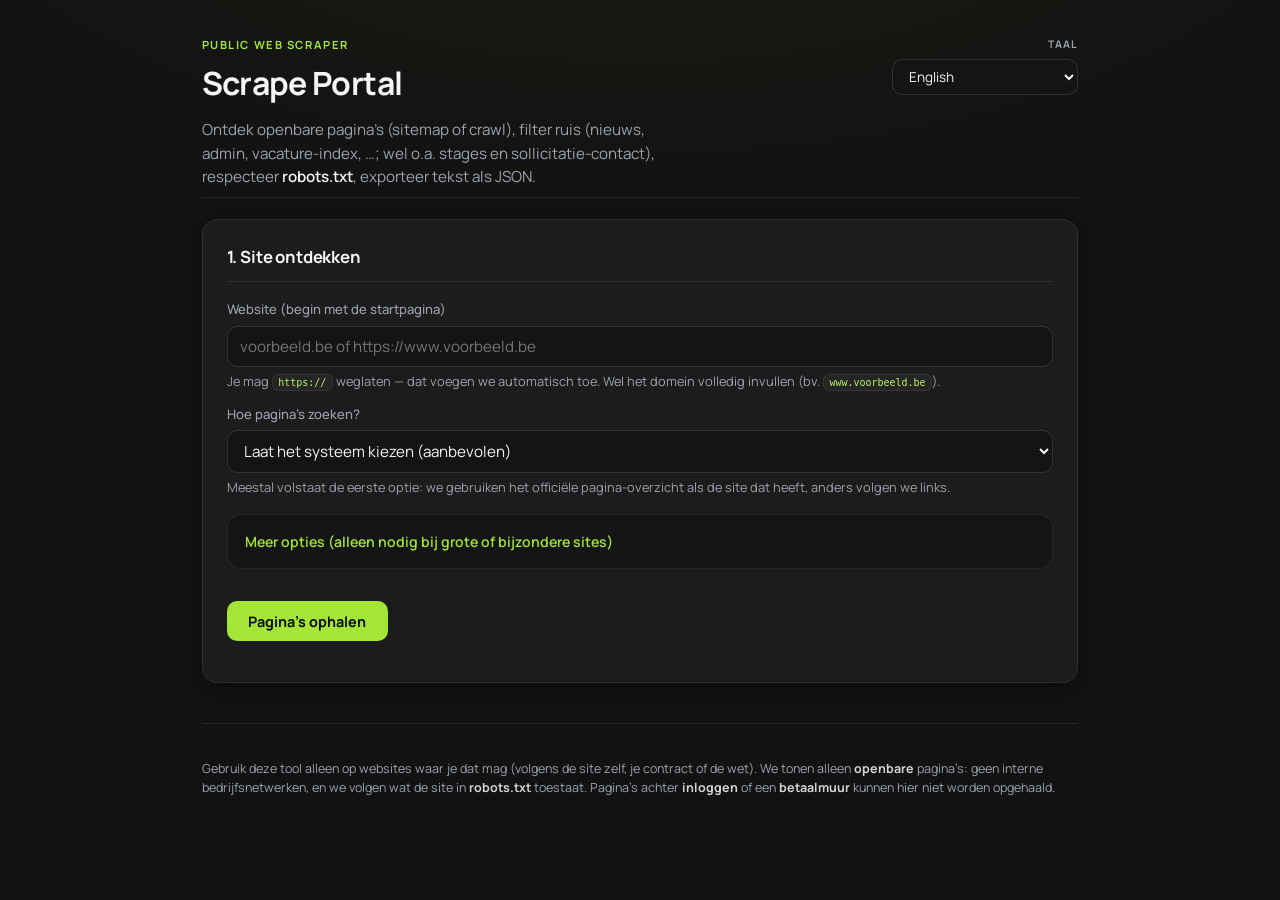
==== commit 15bc698d: "feat(scrape): parallel export with configurable concurrency - Add SCRAPE_PORTAL_CONCURRENCY (default" ====
--- a/static/index.html
+++ b/static/index.html
@@ -4,6 +4,9 @@
   <meta charset="utf-8" />
   <meta name="viewport" content="width=device-width, initial-scale=1" />
   <title>Scrape Portal — klantgerichte pagina’s</title>
+  <link rel="preconnect" href="https://fonts.googleapis.com" />
+  <link rel="preconnect" href="https://fonts.gstatic.com" crossorigin />
+  <link href="https://fonts.googleapis.com/css2?family=Manrope:wght@400;500;600;700&display=swap" rel="stylesheet" />
   <link rel="stylesheet" href="/static/style.css" />
   <script>
     (function () {
@@ -21,9 +24,11 @@
     <p class="translation-loader__text">Vertalen…</p>
   </div>
 
-  <div class="wrap">
+  <div class="app-shell">
+    <div class="wrap">
     <header class="site-header">
       <div class="site-header__main">
+        <p class="eyebrow">Public web scraper</p>
         <h1>Scrape Portal</h1>
         <p class="lead">
           Ontdek openbare pagina’s (sitemap of crawl), filter ruis (nieuws, admin, vacature-index, …; wel o.a. stages en sollicitatie-contact), respecteer <strong>robots.txt</strong>, exporteer tekst als JSON.
@@ -138,7 +143,8 @@
       <p class="hint">
         <strong>Kiesbaar</strong> = past bij het padfilter, zelfde host, en <strong>robots.txt</strong> staat het toe.
         Meertalige sites: dezelfde inhoud (zelfde pad na /nl/ of /fr/, of zelfde object-ID in de bestandsnaam ) wordt tot <strong>één</strong> URL samengevoegd (voorkeur NL, dan EN).
-        Export: tussen elke pagina een korte pauze (standaard 2s, zie <code>SCRAPE_PORTAL_DELAY</code>).
+        Export: standaard <strong>meerdere pagina’s tegelijk</strong> (zie <code>SCRAPE_PORTAL_CONCURRENCY</code>, default 4) en <strong>geen</strong> extra pauze (<code>SCRAPE_PORTAL_DELAY</code> default 0).
+        Bij 429 op de site: <code>SCRAPE_PORTAL_DELAY=0.5</code> of <code>SCRAPE_PORTAL_CONCURRENCY=1</code>.
       </p>
       <div class="table-wrap">
         <table>
@@ -165,6 +171,7 @@
         <strong>robots.txt</strong> toestaat. Pagina’s achter <strong>inloggen</strong> of een <strong>betaalmuur</strong> kunnen hier niet worden opgehaald.
       </p>
     </footer>
+    </div>
   </div>
 
   <script>
--- a/static/style.css
+++ b/static/style.css
@@ -1,13 +1,23 @@
+/* Scrape Portal — dark theme dark UI (charcoal + lime accent) */
 :root {
-  --bg: #0f1419;
-  --card: #1a2332;
-  --text: #e8eef5;
-  --muted: #8b9cb3;
-  --accent: #3d9eff;
-  --ok: #3ecf8e;
-  --bad: #f07178;
-  --border: #2a3545;
-  font-family: "Segoe UI", system-ui, sans-serif;
+  --bg: #121212;
+  --surface: #1c1c1c;
+  --surface-hover: #252525;
+  --surface-input: #141414;
+  --text: #f5f5f5;
+  --muted: #9ca3af;
+  --accent: #a3e635;
+  --accent-hover: #bef264;
+  --accent-muted: rgba(163, 230, 53, 0.15);
+  --ok: #86efac;
+  --bad: #fb7185;
+  --border: rgba(255, 255, 255, 0.08);
+  --border-strong: rgba(255, 255, 255, 0.12);
+  --radius-sm: 10px;
+  --radius-md: 14px;
+  --radius-lg: 16px;
+  --font: "Manrope", system-ui, -apple-system, sans-serif;
+  --shadow-card: 0 4px 24px rgba(0, 0, 0, 0.35);
 }
 
 * {
@@ -19,16 +29,28 @@
   top: 0 !important;
   margin-top: 0 !important;
   padding-top: 0 !important;
+  font-family: var(--font);
   background: var(--bg);
   color: var(--text);
-  line-height: 1.5;
+  line-height: 1.55;
   min-height: 100vh;
+  -webkit-font-smoothing: antialiased;
+}
+
+.app-shell {
+  min-height: 100vh;
+  background: var(--bg);
+  background-image: radial-gradient(
+    ellipse 120% 80% at 50% -20%,
+    rgba(163, 230, 53, 0.06) 0%,
+    transparent 55%
+  );
 }
 
 .wrap {
-  max-width: 960px;
+  max-width: 920px;
   margin: 0 auto;
-  padding: 2rem 1.25rem 4rem;
+  padding: 2.25rem 1.35rem 4rem;
 }
 
 .site-header {
@@ -36,12 +58,24 @@
   flex-wrap: wrap;
   align-items: flex-start;
   justify-content: space-between;
-  gap: 1rem 1.5rem;
+  gap: 1.25rem 2rem;
+  padding-bottom: 0.5rem;
+  border-bottom: 1px solid var(--border);
+  margin-bottom: 0.25rem;
 }
 
 .site-header__main {
   flex: 1 1 16rem;
   min-width: 0;
+}
+
+.eyebrow {
+  margin: 0 0 0.35rem;
+  font-size: 0.7rem;
+  font-weight: 700;
+  letter-spacing: 0.14em;
+  text-transform: uppercase;
+  color: var(--accent);
 }
 
 .translate-block {
@@ -52,25 +86,37 @@
 
 .translate-label {
   display: block;
-  font-size: 0.7rem;
-  font-weight: 600;
-  color: var(--muted);
-  letter-spacing: 0.05em;
+  font-size: 0.65rem;
+  font-weight: 700;
+  color: var(--muted);
+  letter-spacing: 0.1em;
   text-transform: uppercase;
-  margin-bottom: 0.35rem;
+  margin-bottom: 0.4rem;
 }
 
 .translate-slot {
   width: 100%;
   font-size: 0.85rem;
-  background: var(--card);
-  color: var(--text);
-  border: 1px solid var(--border);
-  border-radius: 8px;
-  padding: 0.35rem 0.6rem;
-}
-
-/* Hidden Google widget (driven by custom #customLanguageSelect); same idea as example-site */
+  font-family: var(--font);
+  background: var(--surface-input);
+  color: var(--text);
+  border: 1px solid var(--border-strong);
+  border-radius: var(--radius-sm);
+  padding: 0.45rem 0.75rem;
+  transition: border-color 0.15s ease, box-shadow 0.15s ease;
+}
+
+.translate-slot:hover,
+.translate-slot:focus {
+  border-color: rgba(163, 230, 53, 0.35);
+  outline: none;
+}
+
+.translate-slot:focus {
+  box-shadow: 0 0 0 3px var(--accent-muted);
+}
+
+/* Hidden Google widget */
 #google_translate_element,
 .skiptranslate iframe,
 .goog-te-banner-frame,
@@ -99,49 +145,98 @@
   display: none;
   align-items: center;
   justify-content: center;
-  background: rgba(15, 20, 25, 0.85);
-  backdrop-filter: blur(4px);
+  background: rgba(18, 18, 18, 0.88);
+  backdrop-filter: blur(8px);
 }
 
 .translation-loader__text {
   margin: 0;
-  font-size: 1rem;
+  font-size: 1.05rem;
   font-weight: 600;
-  color: var(--text);
+  font-family: var(--font);
+  color: var(--text);
+  padding: 1rem 1.5rem;
+  border: 1px solid var(--border-strong);
+  border-radius: var(--radius-md);
+  background: var(--surface);
+  box-shadow: var(--shadow-card);
+}
+
+.translation-loader__text::before {
+  content: "";
+  display: inline-block;
+  width: 0.5rem;
+  height: 0.5rem;
+  margin-right: 0.6rem;
+  border-radius: 50%;
+  background: var(--accent);
+  vertical-align: middle;
+  animation: pulse-dot 1.2s ease-in-out infinite;
+}
+
+@keyframes pulse-dot {
+  0%,
+  100% {
+    opacity: 1;
+  }
+  50% {
+    opacity: 0.35;
+  }
 }
 
 header h1 {
   font-weight: 700;
-  font-size: 1.75rem;
-  margin: 0 0 0.5rem;
+  font-size: clamp(1.65rem, 4vw, 2rem);
+  margin: 0 0 0.6rem;
+  letter-spacing: -0.02em;
 }
 
 .lead {
   color: var(--muted);
   margin: 0;
   font-size: 0.95rem;
+  max-width: 52ch;
+}
+
+.lead strong {
+  color: var(--text);
+  font-weight: 600;
 }
 
 .hint {
-  font-size: 0.82rem;
+  font-size: 0.8rem;
   color: var(--muted);
   margin: 0.35rem 0 0.75rem;
-  line-height: 1.45;
+  line-height: 1.5;
+}
+
+.hint code {
+  font-size: 0.78em;
+  padding: 0.12rem 0.35rem;
+  border-radius: 6px;
+  background: var(--surface-hover);
+  border: 1px solid var(--border);
+  color: var(--accent-hover);
 }
 
 .advanced {
   margin: 1rem 0;
-  padding: 0.75rem 1rem;
-  background: #131c28;
+  padding: 1rem 1.1rem;
+  background: var(--surface-input);
   border: 1px solid var(--border);
-  border-radius: 8px;
+  border-radius: var(--radius-md);
 }
 
 .advanced summary {
   cursor: pointer;
-  font-size: 0.9rem;
+  font-size: 0.88rem;
   color: var(--accent);
   font-weight: 600;
+  list-style: none;
+}
+
+.advanced summary::-webkit-details-marker {
+  display: none;
 }
 
 .advanced[open] summary {
@@ -153,16 +248,22 @@
 }
 
 .card {
-  background: var(--card);
+  background: var(--surface);
   border: 1px solid var(--border);
-  border-radius: 12px;
-  padding: 1.5rem;
-  margin-top: 1.5rem;
+  border-radius: var(--radius-lg);
+  padding: 1.5rem 1.5rem 1.65rem;
+  margin-top: 1.35rem;
+  box-shadow: var(--shadow-card);
 }
 
 .card h2 {
-  margin: 0 0 1rem;
-  font-size: 1.15rem;
+  margin: 0 0 1.1rem;
+  font-size: 1.05rem;
+  font-weight: 700;
+  letter-spacing: -0.01em;
+  padding-bottom: 0.65rem;
+  border-bottom: 1px solid var(--border);
+  color: var(--text);
 }
 
 .hidden {
@@ -172,20 +273,40 @@
 label {
   display: flex;
   flex-direction: column;
-  gap: 0.35rem;
-  font-size: 0.85rem;
+  gap: 0.4rem;
+  font-size: 0.82rem;
+  font-weight: 500;
   color: var(--muted);
 }
 
 input[type="url"],
 input[type="number"],
+input[type="text"],
 select {
-  background: var(--bg);
-  border: 1px solid var(--border);
-  color: var(--text);
-  padding: 0.5rem 0.65rem;
-  border-radius: 8px;
-  font-size: 1rem;
+  font-family: var(--font);
+  background: var(--surface-input);
+  border: 1px solid var(--border-strong);
+  color: var(--text);
+  padding: 0.55rem 0.8rem;
+  border-radius: var(--radius-sm);
+  font-size: 0.95rem;
+  transition: border-color 0.15s ease, box-shadow 0.15s ease;
+}
+
+input[type="url"]:hover,
+input[type="number"]:hover,
+input[type="text"]:hover,
+select:hover {
+  border-color: rgba(255, 255, 255, 0.16);
+}
+
+input[type="url"]:focus,
+input[type="number"]:focus,
+input[type="text"]:focus,
+select:focus {
+  outline: none;
+  border-color: rgba(163, 230, 53, 0.45);
+  box-shadow: 0 0 0 3px var(--accent-muted);
 }
 
 .row {
@@ -196,22 +317,34 @@
 }
 
 button {
+  font-family: var(--font);
   background: var(--accent);
-  color: #061018;
+  color: #0a0a0a;
   border: none;
-  padding: 0.65rem 1.2rem;
-  border-radius: 8px;
-  font-weight: 600;
+  padding: 0.65rem 1.35rem;
+  border-radius: var(--radius-sm);
+  font-weight: 700;
+  font-size: 0.9rem;
   cursor: pointer;
   margin-top: 1rem;
+  transition: background 0.15s ease, transform 0.1s ease;
 }
 
 button:hover:not(:disabled) {
-  filter: brightness(1.08);
+  background: var(--accent-hover);
+}
+
+button:active:not(:disabled) {
+  transform: scale(0.98);
+}
+
+button:focus-visible {
+  outline: none;
+  box-shadow: 0 0 0 3px var(--accent-muted);
 }
 
 button:disabled {
-  opacity: 0.45;
+  opacity: 0.4;
   cursor: not-allowed;
 }
 
@@ -225,10 +358,18 @@
 
 .toolbar button {
   margin-top: 0;
-  background: var(--border);
-  color: var(--text);
-  font-size: 0.85rem;
-  padding: 0.4rem 0.75rem;
+  background: transparent;
+  color: var(--text);
+  border: 1px solid var(--border-strong);
+  font-weight: 600;
+  font-size: 0.82rem;
+  padding: 0.45rem 0.9rem;
+}
+
+.toolbar button:hover:not(:disabled) {
+  background: var(--surface-hover);
+  border-color: rgba(163, 230, 53, 0.35);
+  color: var(--text);
 }
 
 #btn-scrape {
@@ -239,31 +380,37 @@
   overflow: auto;
   max-height: 420px;
   border: 1px solid var(--border);
-  border-radius: 8px;
+  border-radius: var(--radius-sm);
+  background: var(--surface-input);
 }
 
 table {
   width: 100%;
   border-collapse: collapse;
-  font-size: 0.8rem;
+  font-size: 0.78rem;
 }
 
 th,
 td {
   text-align: left;
-  padding: 0.5rem 0.65rem;
+  padding: 0.55rem 0.7rem;
   border-bottom: 1px solid var(--border);
   vertical-align: top;
 }
 
 th {
-  background: #131c28;
+  background: var(--surface-hover);
   position: sticky;
   top: 0;
+  font-weight: 600;
+  color: var(--muted);
+  text-transform: uppercase;
+  letter-spacing: 0.04em;
+  font-size: 0.68rem;
 }
 
 tr:hover td {
-  background: #1e2838;
+  background: rgba(163, 230, 53, 0.04);
 }
 
 td.url-cell {
@@ -285,7 +432,7 @@
 
 .status {
   margin-top: 0.75rem;
-  font-size: 0.9rem;
+  font-size: 0.88rem;
   color: var(--muted);
 }
 
@@ -308,18 +455,18 @@
 .scrape-log {
   display: block;
   margin-top: 0.75rem;
-  padding: 0.75rem 0.85rem;
+  padding: 0.85rem 1rem;
   max-height: 300px;
   overflow: auto;
-  background: #0d1117;
+  background: #0a0a0a;
   border: 1px solid var(--border);
-  border-radius: 8px;
+  border-radius: var(--radius-sm);
   font-family: ui-monospace, "Cascadia Code", "Consolas", monospace;
   font-size: 0.72rem;
-  line-height: 1.4;
+  line-height: 1.45;
   white-space: pre-wrap;
   word-break: break-all;
-  color: #b8c5d3;
+  color: #a1a1aa;
 }
 
 .scrape-log .ok {
@@ -332,6 +479,14 @@
 
 .scrape-log > div {
   margin-bottom: 0.1rem;
+}
+
+.scrape-log .scrape-meta {
+  color: var(--muted);
+  font-size: 0.72rem;
+  margin-bottom: 0.5rem;
+  line-height: 1.4;
+  max-width: 100%;
 }
 
 .spinner {
@@ -352,11 +507,22 @@
 }
 
 footer {
-  margin-top: 2rem;
-  font-size: 0.8rem;
-  color: var(--muted);
+  margin-top: 2.5rem;
+  padding-top: 1.5rem;
+  border-top: 1px solid var(--border);
+  font-size: 0.78rem;
+  color: var(--muted);
+  line-height: 1.5;
+}
+
+footer strong {
+  color: #d4d4d8;
 }
 
 input[type="checkbox"]:disabled {
   cursor: not-allowed;
 }
+
+input[type="checkbox"] {
+  accent-color: var(--accent);
+}
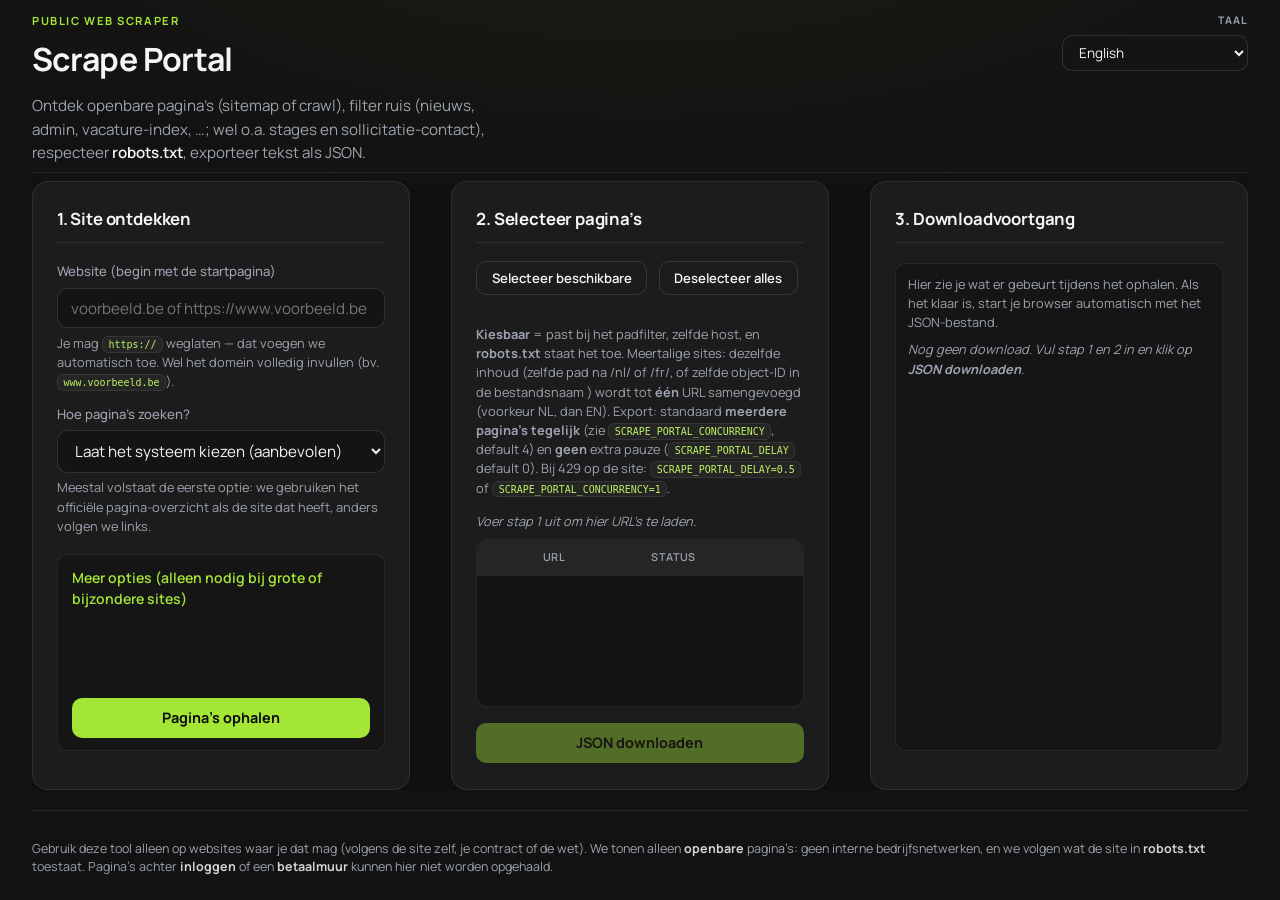
==== commit edea208e: "feat(ui): three-column layout, download panel, progress bar - Three cards in one row (discover | sel" ====
--- a/static/index.html
+++ b/static/index.html
@@ -74,7 +74,8 @@
       </div>
     </header>
 
-    <section class="card" id="step-discover">
+    <div class="steps-columns">
+    <section class="card card--discover" id="step-discover">
       <h2>1. Site ontdekken</h2>
       <form id="form-discover" aria-busy="false">
         <label>
@@ -105,35 +106,37 @@
           Meestal volstaat de eerste optie: we gebruiken het officiële pagina-overzicht als de site dat heeft, anders volgen we links.
         </p>
 
-        <details class="advanced">
-          <summary>Meer opties (alleen nodig bij grote of bijzondere sites)</summary>
-          <div class="row">
-            <label>
-              Hoe “diep” links volgen?
-              <input type="number" name="crawl_depth" value="2" min="0" max="4" aria-describedby="hint-depth" />
-            </label>
-            <label>
-              Maximaal aantal pagina’s in de lijst
-              <input type="number" name="crawl_max_pages" value="400" min="10" max="5000" aria-describedby="hint-max" />
-            </label>
-          </div>
-          <p id="hint-depth" class="hint">
-            Alleen van belang als er <strong>geen</strong> officieel overzicht is en we links moeten volgen.
-            <strong>0</strong> = alleen de startpagina.
-            <strong>1</strong> = ook pagina’s die daar direct naartoe linken.
-            <strong>2</strong> = nog één niveau verder (standaard). Hoger = trager, meer pagina’s.
-          </p>
-          <p id="hint-max" class="hint">
-            We stoppen met verzamelen zodra dit aantal is bereikt, zodat het snel blijft. Verhoog alleen als je site heel veel openbare pagina’s heeft.
-          </p>
-        </details>
-
-        <button type="submit" id="btn-discover">Pagina’s ophalen</button>
+        <div class="discover-panel">
+          <details class="advanced">
+            <summary>Meer opties (alleen nodig bij grote of bijzondere sites)</summary>
+            <div class="row">
+              <label>
+                Hoe “diep” links volgen?
+                <input type="number" name="crawl_depth" value="2" min="0" max="4" aria-describedby="hint-depth" />
+              </label>
+              <label>
+                Maximaal aantal pagina’s in de lijst
+                <input type="number" name="crawl_max_pages" value="400" min="10" max="5000" aria-describedby="hint-max" />
+              </label>
+            </div>
+            <p id="hint-depth" class="hint">
+              Alleen van belang als er <strong>geen</strong> officieel overzicht is en we links moeten volgen.
+              <strong>0</strong> = alleen de startpagina.
+              <strong>1</strong> = ook pagina’s die daar direct naartoe linken.
+              <strong>2</strong> = nog één niveau verder (standaard). Hoger = trager, meer pagina’s.
+            </p>
+            <p id="hint-max" class="hint">
+              We stoppen met verzamelen zodra dit aantal is bereikt, zodat het snel blijft. Verhoog alleen als je site heel veel openbare pagina’s heeft.
+            </p>
+          </details>
+
+          <button type="submit" id="btn-discover">Pagina’s ophalen</button>
+        </div>
       </form>
-      <p id="discover-status" class="status" aria-live="polite"></p>
+      <p id="discover-status" class="status discover-status--tail" aria-live="polite"></p>
     </section>
 
-    <section class="card hidden" id="step-pick">
+    <section class="card card--pick" id="step-pick">
       <h2>2. Selecteer pagina’s</h2>
       <div class="toolbar">
         <button type="button" id="btn-sel-all">Selecteer beschikbare</button>
@@ -146,6 +149,7 @@
         Export: standaard <strong>meerdere pagina’s tegelijk</strong> (zie <code>SCRAPE_PORTAL_CONCURRENCY</code>, default 4) en <strong>geen</strong> extra pauze (<code>SCRAPE_PORTAL_DELAY</code> default 0).
         Bij 429 op de site: <code>SCRAPE_PORTAL_DELAY=0.5</code> of <code>SCRAPE_PORTAL_CONCURRENCY=1</code>.
       </p>
+      <p id="pick-empty-hint" class="hint pick-empty-hint">Voer stap 1 uit om hier URL’s te laden.</p>
       <div class="table-wrap">
         <table>
           <thead>
@@ -160,9 +164,37 @@
       </div>
       <input type="hidden" id="base-url" />
       <button type="button" id="btn-scrape" disabled>JSON downloaden</button>
-      <pre id="scrape-log" class="scrape-log" hidden aria-live="polite"></pre>
-      <p id="scrape-status" class="status" aria-live="polite"></p>
     </section>
+
+    <section class="card card--download" id="step-download" aria-labelledby="step-download-title">
+      <h2 id="step-download-title">3. Downloadvoortgang</h2>
+      <div class="download-body">
+        <p class="hint hint--download">
+          Hier zie je wat er gebeurt tijdens het ophalen. Als het klaar is, start je browser automatisch met het JSON-bestand.
+        </p>
+        <p id="download-idle-hint" class="hint pick-empty-hint">Nog geen download. Vul stap 1 en 2 in en klik op <strong>JSON downloaden</strong>.</p>
+        <div id="download-progress-block" class="download-progress-block" hidden>
+          <div class="download-progress__label">
+            <span class="download-progress__title">Voortgang</span>
+            <span id="download-progress-pct" class="download-progress__pct">0%</span>
+          </div>
+          <div
+            id="download-progress-bar"
+            class="download-progress"
+            role="progressbar"
+            aria-valuemin="0"
+            aria-valuemax="100"
+            aria-valuenow="0"
+            aria-label="Downloadvoortgang"
+          >
+            <div id="download-progress-fill" class="download-progress__fill"></div>
+          </div>
+        </div>
+        <pre id="scrape-log" class="scrape-log scrape-log--flex" hidden aria-live="polite"></pre>
+      </div>
+      <p id="scrape-status" class="status download-status--tail" aria-live="polite"></p>
+    </section>
+    </div>
 
     <footer>
       <p>
--- a/static/style.css
+++ b/static/style.css
@@ -24,6 +24,10 @@
   box-sizing: border-box;
 }
 
+html {
+  height: 100%;
+}
+
 body {
   margin: 0;
   top: 0 !important;
@@ -33,12 +37,19 @@
   background: var(--bg);
   color: var(--text);
   line-height: 1.55;
-  min-height: 100vh;
+  height: 100%;
+  max-height: 100dvh;
+  overflow: hidden;
   -webkit-font-smoothing: antialiased;
 }
 
 .app-shell {
-  min-height: 100vh;
+  height: 100%;
+  min-height: 100dvh;
+  max-height: 100dvh;
+  display: flex;
+  flex-direction: column;
+  overflow: hidden;
   background: var(--bg);
   background-image: radial-gradient(
     ellipse 120% 80% at 50% -20%,
@@ -48,20 +59,256 @@
 }
 
 .wrap {
-  max-width: 920px;
+  flex: 1;
+  display: flex;
+  flex-direction: column;
+  min-height: 0;
+  /* ~25% breder t.o.v. vorige 1440px-cap */
+  max-width: min(100%, 1800px);
   margin: 0 auto;
-  padding: 2.25rem 1.35rem 4rem;
+  width: 100%;
+  padding: 0.75rem clamp(1rem, 2.5vw, 2rem) 0.65rem;
+  box-sizing: border-box;
+  overflow: hidden;
 }
 
 .site-header {
+  flex-shrink: 0;
   display: flex;
   flex-wrap: wrap;
   align-items: flex-start;
   justify-content: space-between;
-  gap: 1.25rem 2rem;
-  padding-bottom: 0.5rem;
+  gap: 1rem 1.5rem;
+  padding-bottom: 0.45rem;
+  margin-bottom: 0.5rem;
   border-bottom: 1px solid var(--border);
-  margin-bottom: 0.25rem;
+}
+
+/* Drie panelen naast elkaar: 1 | 2 | 3 (download rechts van select) */
+.steps-columns {
+  flex: 1;
+  min-height: 0;
+  display: grid;
+  grid-template-columns: 1fr;
+  gap: 1.25rem;
+  align-items: stretch;
+  overflow: hidden;
+}
+
+@media (min-width: 961px) {
+  .steps-columns {
+    grid-template-columns: repeat(3, minmax(0, 1fr));
+    /* Meer ruimte tussen de kolommen (links–rechts) */
+    gap: clamp(1.75rem, 3.25vw, 3rem);
+  }
+}
+
+.steps-columns > #step-discover,
+.steps-columns > #step-pick,
+.steps-columns > #step-download {
+  height: 100%;
+  min-height: 0;
+}
+
+/* Discover + download: vul kolomhoogte (naast lange middenkolom) */
+#step-discover {
+  display: flex;
+  flex-direction: column;
+  min-height: 0;
+}
+
+#step-discover > h2 {
+  flex-shrink: 0;
+}
+
+#form-discover {
+  flex: 1;
+  min-height: 0;
+  display: flex;
+  flex-direction: column;
+}
+
+#form-discover > label,
+#form-discover > .hint {
+  flex-shrink: 0;
+}
+
+.discover-panel {
+  flex: 1;
+  min-height: 0;
+  display: flex;
+  flex-direction: column;
+  gap: 0.75rem;
+  margin-top: 0.35rem;
+  padding: 0.75rem 0.85rem;
+  border-radius: var(--radius-sm);
+  border: 1px solid var(--border);
+  background: rgba(0, 0, 0, 0.22);
+}
+
+.discover-panel .advanced {
+  flex: 1;
+  min-height: 0;
+  overflow: auto;
+  margin: 0;
+  padding: 0;
+  background: transparent;
+  border: none;
+  border-radius: 0;
+}
+
+.discover-panel #btn-discover {
+  margin-top: 0;
+  flex-shrink: 0;
+  align-self: stretch;
+}
+
+.discover-status--tail {
+  flex-shrink: 0;
+  margin-top: 0.5rem;
+  margin-bottom: 0;
+}
+
+#step-download {
+  display: flex;
+  flex-direction: column;
+  min-height: 0;
+}
+
+#step-download > h2 {
+  flex-shrink: 0;
+}
+
+.download-body {
+  flex: 1;
+  min-height: 0;
+  display: flex;
+  flex-direction: column;
+  margin-top: 0.15rem;
+  padding: 0.65rem 0.75rem;
+  border-radius: var(--radius-sm);
+  border: 1px solid var(--border);
+  background: rgba(0, 0, 0, 0.22);
+}
+
+.download-body .hint--download {
+  margin-top: 0;
+  margin-bottom: 0.35rem;
+}
+
+.download-body .pick-empty-hint {
+  margin-bottom: 0;
+  flex-shrink: 0;
+}
+
+.download-progress-block {
+  flex-shrink: 0;
+  margin-top: 0.5rem;
+  margin-bottom: 0.35rem;
+  padding: 0.55rem 0.65rem 0.6rem;
+  border-radius: var(--radius-sm);
+  background: rgba(0, 0, 0, 0.4);
+  border: 1px solid var(--border-strong);
+  transition: border-color 0.25s ease, box-shadow 0.25s ease;
+}
+
+.download-progress-block--active {
+  border-color: rgba(163, 230, 53, 0.4);
+  box-shadow: 0 0 0 1px rgba(163, 230, 53, 0.12);
+}
+
+.download-progress__label {
+  display: flex;
+  justify-content: space-between;
+  align-items: baseline;
+  gap: 0.75rem;
+  margin-bottom: 0.4rem;
+}
+
+.download-progress__title {
+  font-size: 0.68rem;
+  font-weight: 700;
+  letter-spacing: 0.08em;
+  text-transform: uppercase;
+  color: var(--muted);
+}
+
+.download-progress__pct {
+  font-size: 0.95rem;
+  font-weight: 800;
+  font-variant-numeric: tabular-nums;
+  color: var(--accent);
+  letter-spacing: -0.02em;
+}
+
+.download-progress {
+  position: relative;
+  height: 0.5rem;
+  border-radius: 999px;
+  background: #0a0a0a;
+  border: 1px solid var(--border);
+  overflow: hidden;
+}
+
+.download-progress__fill {
+  height: 100%;
+  width: 0%;
+  border-radius: inherit;
+  background: linear-gradient(
+    90deg,
+    #86efac 0%,
+    var(--accent) 42%,
+    #d9f99d 100%
+  );
+  box-shadow: 0 0 14px rgba(163, 230, 53, 0.45);
+  transition: width 0.18s ease-out;
+}
+
+.download-progress--error .download-progress__fill {
+  background: linear-gradient(90deg, #fb7185, #f97316);
+  box-shadow: 0 0 12px rgba(251, 113, 133, 0.35);
+}
+
+.download-progress--error {
+  border-color: rgba(251, 113, 133, 0.45);
+}
+
+.download-body .scrape-log--flex:not([hidden]) {
+  flex: 1;
+  min-height: 0;
+  max-height: none !important;
+  margin-top: 0.5rem;
+}
+
+.download-status--tail {
+  flex-shrink: 0;
+  margin-top: 0.5rem;
+  margin-bottom: 0;
+}
+
+@media (max-width: 960px) {
+  body {
+    max-height: none;
+    height: auto;
+    min-height: 100dvh;
+    overflow: auto;
+  }
+
+  .app-shell {
+    max-height: none;
+    height: auto;
+    min-height: 100dvh;
+    overflow: visible;
+  }
+
+  .wrap {
+    overflow: visible;
+  }
+
+  .steps-columns {
+    overflow: visible;
+    grid-template-columns: 1fr;
+  }
 }
 
 .site-header__main {
@@ -210,6 +457,12 @@
   line-height: 1.5;
 }
 
+.pick-empty-hint {
+  margin: 0.15rem 0 0.5rem;
+  font-style: italic;
+  color: var(--muted);
+}
+
 .hint code {
   font-size: 0.78em;
   padding: 0.12rem 0.35rem;
@@ -252,8 +505,26 @@
   border: 1px solid var(--border);
   border-radius: var(--radius-lg);
   padding: 1.5rem 1.5rem 1.65rem;
-  margin-top: 1.35rem;
+  margin-top: 0;
   box-shadow: var(--shadow-card);
+}
+
+.card--discover,
+.card--pick,
+.card--download {
+  display: flex;
+  flex-direction: column;
+  min-height: 0;
+  max-height: 100%;
+}
+
+.card--discover {
+  overflow: auto;
+}
+
+.card--pick,
+.card--download {
+  overflow: hidden;
 }
 
 .card h2 {
@@ -264,6 +535,7 @@
   padding-bottom: 0.65rem;
   border-bottom: 1px solid var(--border);
   color: var(--text);
+  flex-shrink: 0;
 }
 
 .hidden {
@@ -354,6 +626,7 @@
   align-items: center;
   gap: 0.75rem;
   margin-bottom: 0.75rem;
+  flex-shrink: 0;
 }
 
 .toolbar button {
@@ -374,14 +647,20 @@
 
 #btn-scrape {
   margin-top: 1rem;
+  flex-shrink: 0;
+}
+
+.card--pick .table-wrap {
+  flex: 1;
+  min-height: 10rem;
 }
 
 .table-wrap {
   overflow: auto;
-  max-height: 420px;
   border: 1px solid var(--border);
   border-radius: var(--radius-sm);
   background: var(--surface-input);
+  -webkit-overflow-scrolling: touch;
 }
 
 table {
@@ -457,6 +736,7 @@
   margin-top: 0.75rem;
   padding: 0.85rem 1rem;
   max-height: 300px;
+  flex-shrink: 0;
   overflow: auto;
   background: #0a0a0a;
   border: 1px solid var(--border);
@@ -469,6 +749,11 @@
   color: #a1a1aa;
 }
 
+/* [hidden] moet winnen — anders toont leeg zwart vak (display:block overschrijft) */
+.scrape-log[hidden] {
+  display: none !important;
+}
+
 .scrape-log .ok {
   color: var(--ok);
 }
@@ -507,8 +792,9 @@
 }
 
 footer {
-  margin-top: 2.5rem;
-  padding-top: 1.5rem;
+  flex-shrink: 0;
+  margin-top: 1.25rem;
+  padding-top: 1rem;
   border-top: 1px solid var(--border);
   font-size: 0.78rem;
   color: var(--muted);
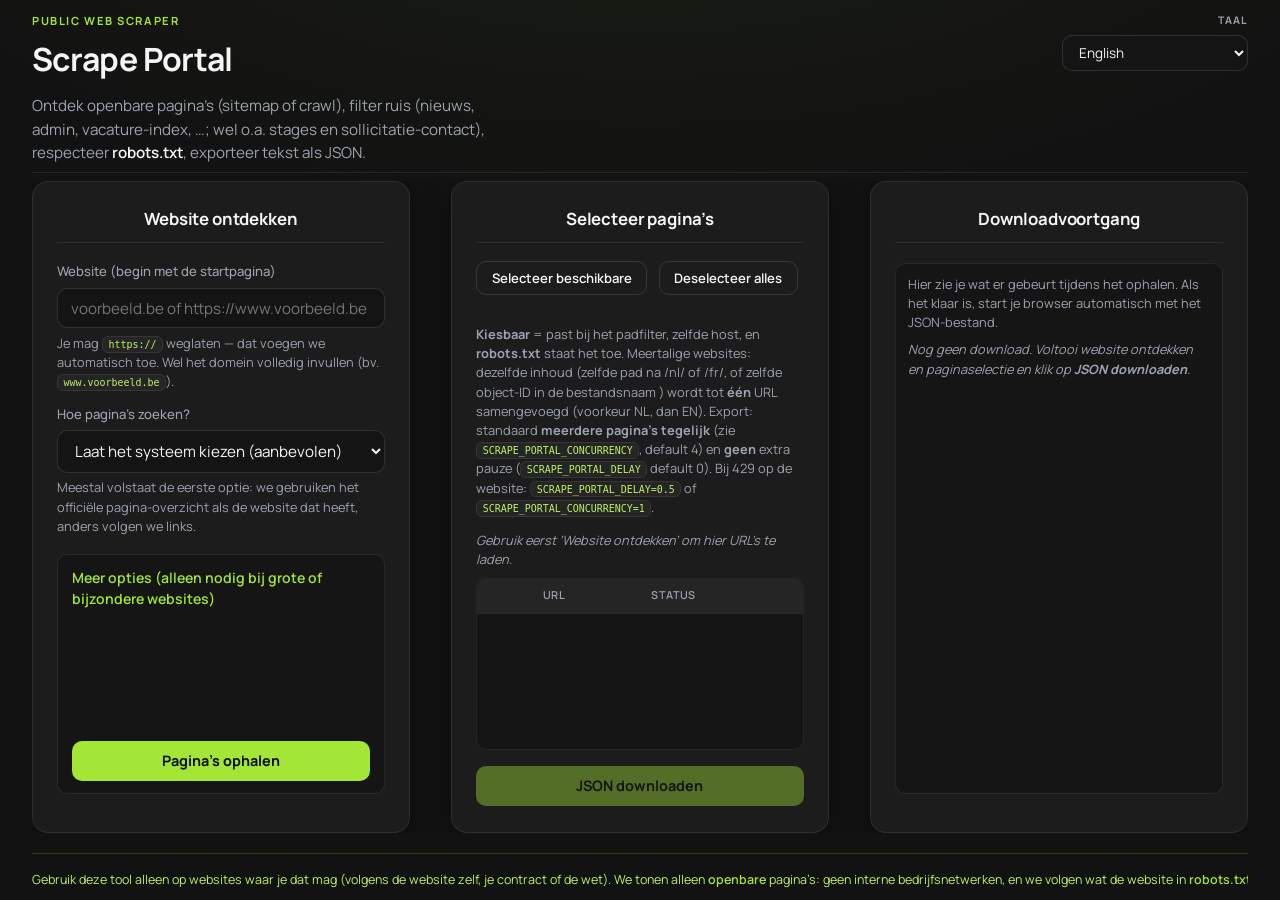
==== commit e6e4130c: "UI: footer, centered titles, website wording, Translate hover fixes" ====
--- a/static/index.html
+++ b/static/index.html
@@ -76,7 +76,7 @@
 
     <div class="steps-columns">
     <section class="card card--discover" id="step-discover">
-      <h2>1. Site ontdekken</h2>
+      <h2>Website ontdekken</h2>
       <form id="form-discover" aria-busy="false">
         <label>
           Website (begin met de startpagina)
@@ -98,17 +98,17 @@
           Hoe pagina’s zoeken?
           <select name="mode" aria-describedby="hint-mode">
             <option value="auto">Laat het systeem kiezen (aanbevolen)</option>
-            <option value="sitemap">Via het officiële overzicht van de site (sitemap)</option>
-            <option value="crawl">Door op de site op links te klikken (als er geen overzicht is)</option>
+            <option value="sitemap">Via het officiële overzicht van de website (sitemap)</option>
+            <option value="crawl">Door op de website op links te klikken (als er geen overzicht is)</option>
           </select>
         </label>
         <p id="hint-mode" class="hint">
-          Meestal volstaat de eerste optie: we gebruiken het officiële pagina-overzicht als de site dat heeft, anders volgen we links.
+          Meestal volstaat de eerste optie: we gebruiken het officiële pagina-overzicht als de website dat heeft, anders volgen we links.
         </p>
 
         <div class="discover-panel">
           <details class="advanced">
-            <summary>Meer opties (alleen nodig bij grote of bijzondere sites)</summary>
+            <summary>Meer opties (alleen nodig bij grote of bijzondere websites)</summary>
             <div class="row">
               <label>
                 Hoe “diep” links volgen?
@@ -126,7 +126,7 @@
               <strong>2</strong> = nog één niveau verder (standaard). Hoger = trager, meer pagina’s.
             </p>
             <p id="hint-max" class="hint">
-              We stoppen met verzamelen zodra dit aantal is bereikt, zodat het snel blijft. Verhoog alleen als je site heel veel openbare pagina’s heeft.
+              We stoppen met verzamelen zodra dit aantal is bereikt, zodat het snel blijft. Verhoog alleen als je website heel veel openbare pagina’s heeft.
             </p>
           </details>
 
@@ -137,7 +137,7 @@
     </section>
 
     <section class="card card--pick" id="step-pick">
-      <h2>2. Selecteer pagina’s</h2>
+      <h2>Selecteer pagina’s</h2>
       <div class="toolbar">
         <button type="button" id="btn-sel-all">Selecteer beschikbare</button>
         <button type="button" id="btn-sel-none">Deselecteer alles</button>
@@ -145,11 +145,11 @@
       </div>
       <p class="hint">
         <strong>Kiesbaar</strong> = past bij het padfilter, zelfde host, en <strong>robots.txt</strong> staat het toe.
-        Meertalige sites: dezelfde inhoud (zelfde pad na /nl/ of /fr/, of zelfde object-ID in de bestandsnaam ) wordt tot <strong>één</strong> URL samengevoegd (voorkeur NL, dan EN).
+        Meertalige websites: dezelfde inhoud (zelfde pad na /nl/ of /fr/, of zelfde object-ID in de bestandsnaam ) wordt tot <strong>één</strong> URL samengevoegd (voorkeur NL, dan EN).
         Export: standaard <strong>meerdere pagina’s tegelijk</strong> (zie <code>SCRAPE_PORTAL_CONCURRENCY</code>, default 4) en <strong>geen</strong> extra pauze (<code>SCRAPE_PORTAL_DELAY</code> default 0).
-        Bij 429 op de site: <code>SCRAPE_PORTAL_DELAY=0.5</code> of <code>SCRAPE_PORTAL_CONCURRENCY=1</code>.
+        Bij 429 op de website: <code>SCRAPE_PORTAL_DELAY=0.5</code> of <code>SCRAPE_PORTAL_CONCURRENCY=1</code>.
       </p>
-      <p id="pick-empty-hint" class="hint pick-empty-hint">Voer stap 1 uit om hier URL’s te laden.</p>
+      <p id="pick-empty-hint" class="hint pick-empty-hint">Gebruik eerst ‘Website ontdekken’ om hier URL’s te laden.</p>
       <div class="table-wrap">
         <table>
           <thead>
@@ -167,12 +167,12 @@
     </section>
 
     <section class="card card--download" id="step-download" aria-labelledby="step-download-title">
-      <h2 id="step-download-title">3. Downloadvoortgang</h2>
+      <h2 id="step-download-title">Downloadvoortgang</h2>
       <div class="download-body">
         <p class="hint hint--download">
           Hier zie je wat er gebeurt tijdens het ophalen. Als het klaar is, start je browser automatisch met het JSON-bestand.
         </p>
-        <p id="download-idle-hint" class="hint pick-empty-hint">Nog geen download. Vul stap 1 en 2 in en klik op <strong>JSON downloaden</strong>.</p>
+        <p id="download-idle-hint" class="hint pick-empty-hint">Nog geen download. Voltooi website ontdekken en paginaselectie en klik op <strong>JSON downloaden</strong>.</p>
         <div id="download-progress-block" class="download-progress-block" hidden>
           <div class="download-progress__label">
             <span class="download-progress__title">Voortgang</span>
@@ -198,8 +198,8 @@
 
     <footer>
       <p>
-        Gebruik deze tool alleen op websites waar je dat mag (volgens de site zelf, je contract of de wet).
-        We tonen alleen <strong>openbare</strong> pagina’s: geen interne bedrijfsnetwerken, en we volgen wat de site in
+        Gebruik deze tool alleen op websites waar je dat mag (volgens de website zelf, je contract of de wet).
+        We tonen alleen <strong>openbare</strong> pagina’s: geen interne bedrijfsnetwerken, en we volgen wat de website in
         <strong>robots.txt</strong> toestaat. Pagina’s achter <strong>inloggen</strong> of een <strong>betaalmuur</strong> kunnen hier niet worden opgehaald.
       </p>
     </footer>
--- a/static/style.css
+++ b/static/style.css
@@ -380,8 +380,40 @@
   border: 0 !important;
 }
 
-.goog-text-highlight {
+/* Google Translate: phrase hover / highlight (inline styles need !important) */
+.goog-text-highlight,
+.goog-text-highlight:hover,
+.goog-text-highlight:focus,
+.goog-text-highlight:active,
+span.goog-text-highlight,
+a.goog-text-highlight {
   background: transparent !important;
+  background-color: transparent !important;
+  box-shadow: none !important;
+  border: none !important;
+}
+
+/* Google wraps segments in <font> — kill hover/tap tint */
+font {
+  background: transparent !important;
+  background-color: transparent !important;
+  box-shadow: none !important;
+}
+
+/* No first-party links in markup; Translate injects <a> for “original” — avoid blue/link hover */
+.app-shell a {
+  color: inherit;
+  text-decoration: none;
+}
+
+.app-shell a:hover,
+.app-shell a:focus,
+.app-shell a:active,
+.app-shell a:visited {
+  color: inherit;
+  text-decoration: none;
+  background: transparent !important;
+  background-color: transparent !important;
   box-shadow: none !important;
 }
 
@@ -536,6 +568,7 @@
   border-bottom: 1px solid var(--border);
   color: var(--text);
   flex-shrink: 0;
+  text-align: center;
 }
 
 .hidden {
@@ -795,14 +828,25 @@
   flex-shrink: 0;
   margin-top: 1.25rem;
   padding-top: 1rem;
-  border-top: 1px solid var(--border);
+  border-top: 1px solid rgba(163, 230, 53, 0.2);
   font-size: 0.78rem;
-  color: var(--muted);
-  line-height: 1.5;
+  color: var(--accent-hover);
+  line-height: 1.55;
+  text-align: center;
+  white-space: nowrap;
+  overflow-x: auto;
+  overflow-y: hidden;
+  max-width: 100%;
+  -webkit-overflow-scrolling: touch;
+}
+
+footer p {
+  margin: 0;
 }
 
 footer strong {
-  color: #d4d4d8;
+  color: var(--accent);
+  font-weight: 600;
 }
 
 input[type="checkbox"]:disabled {
